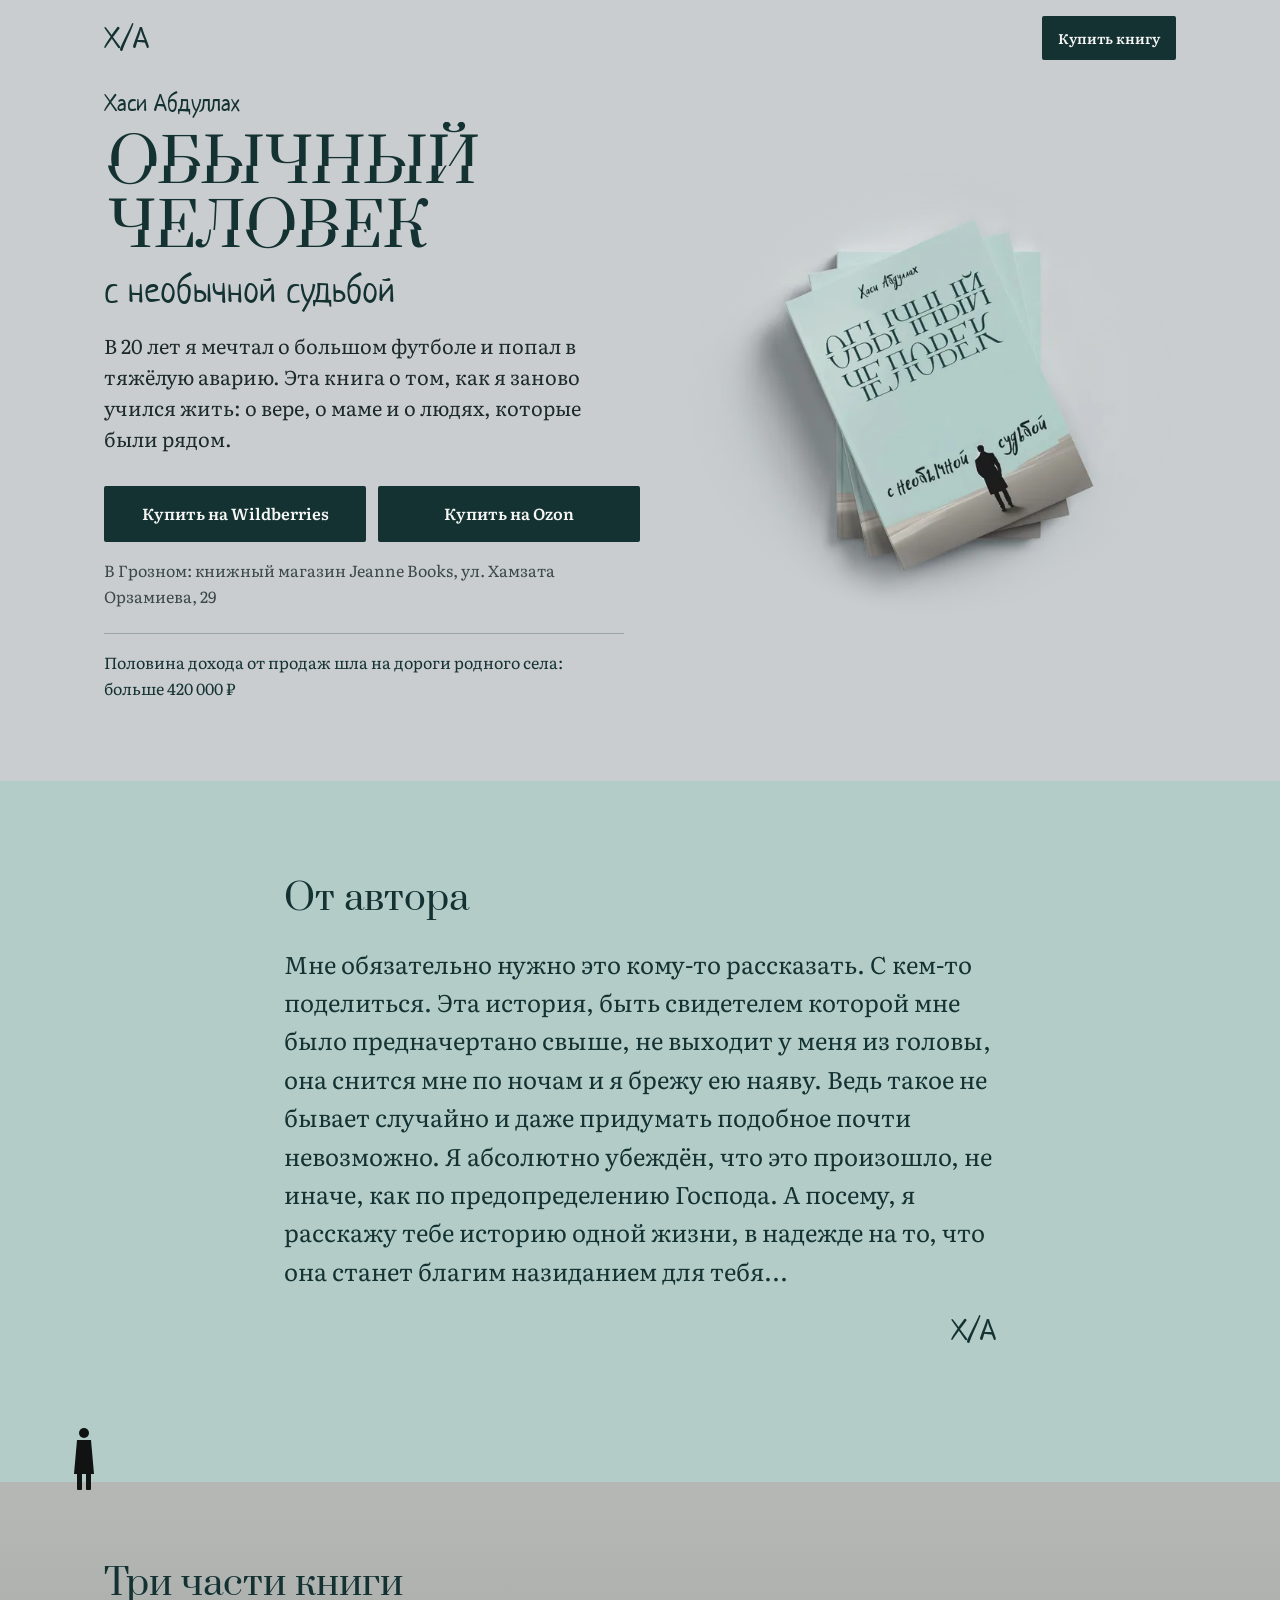
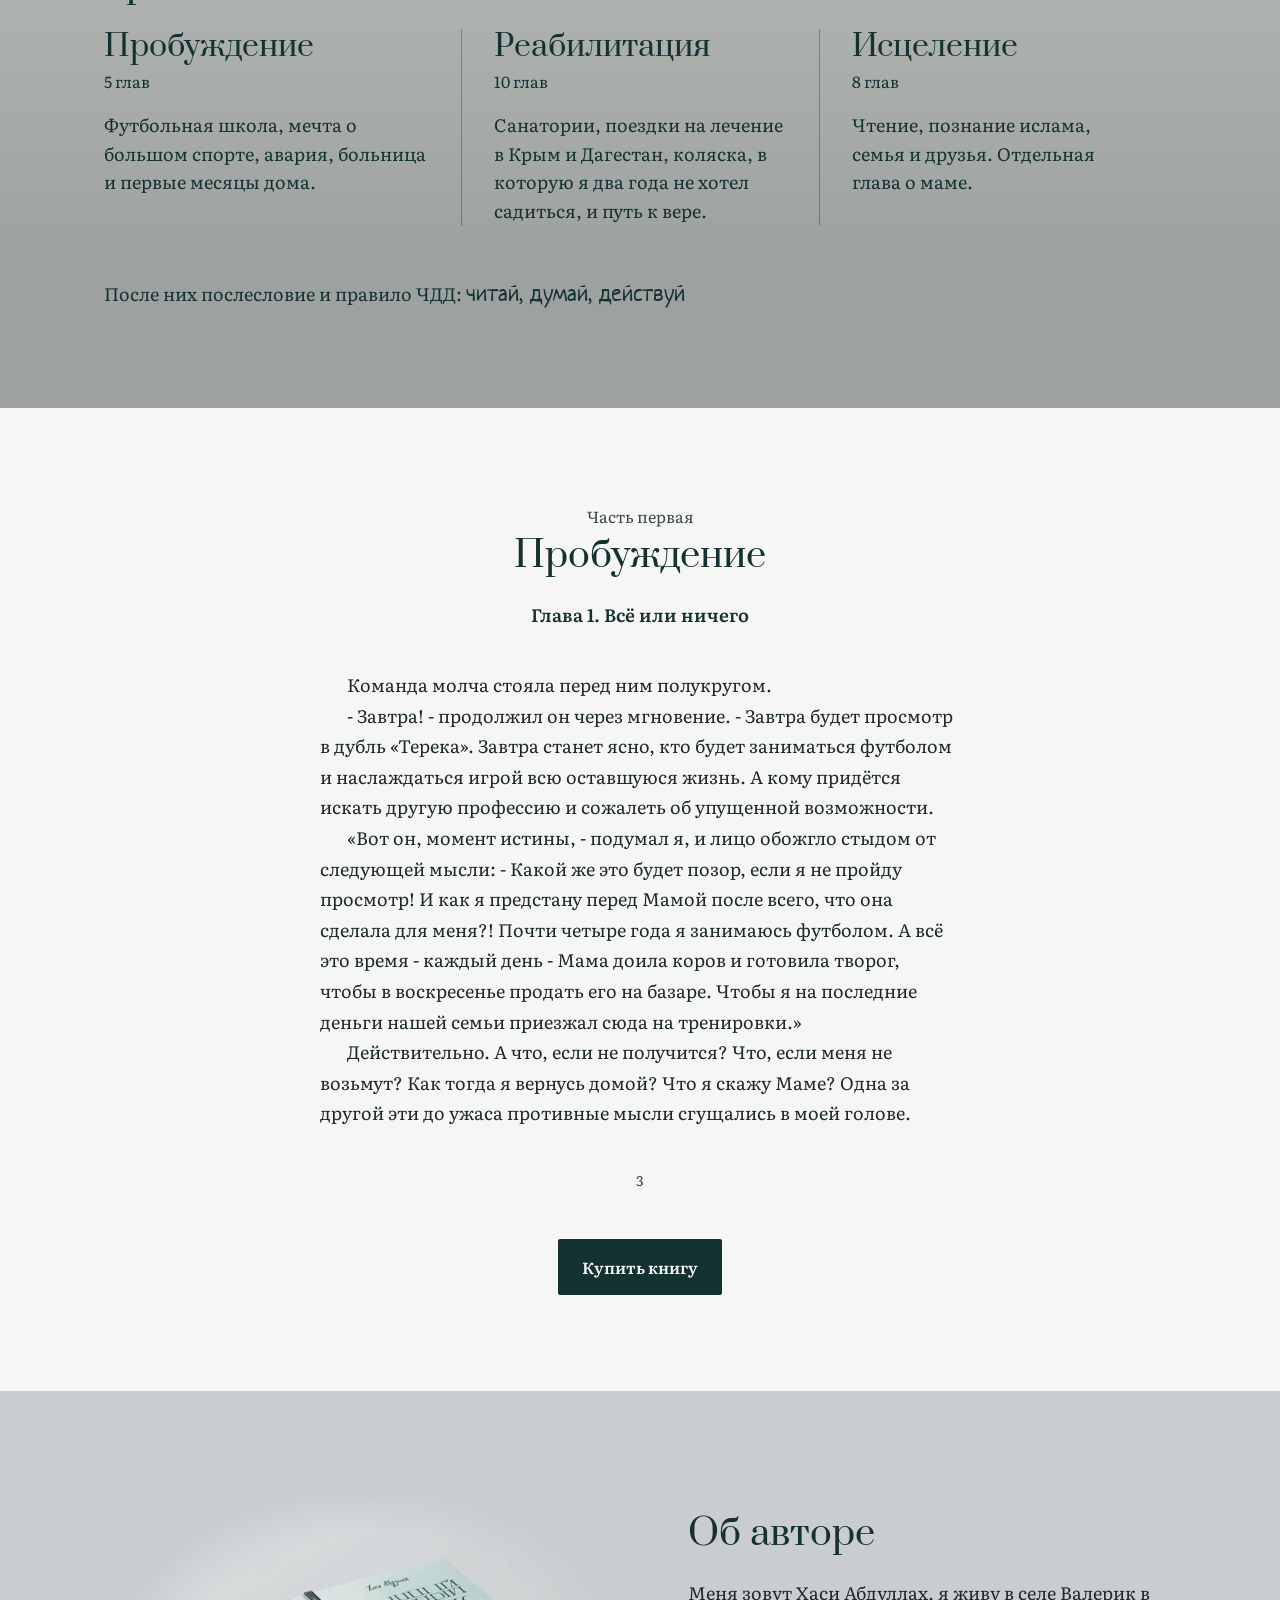
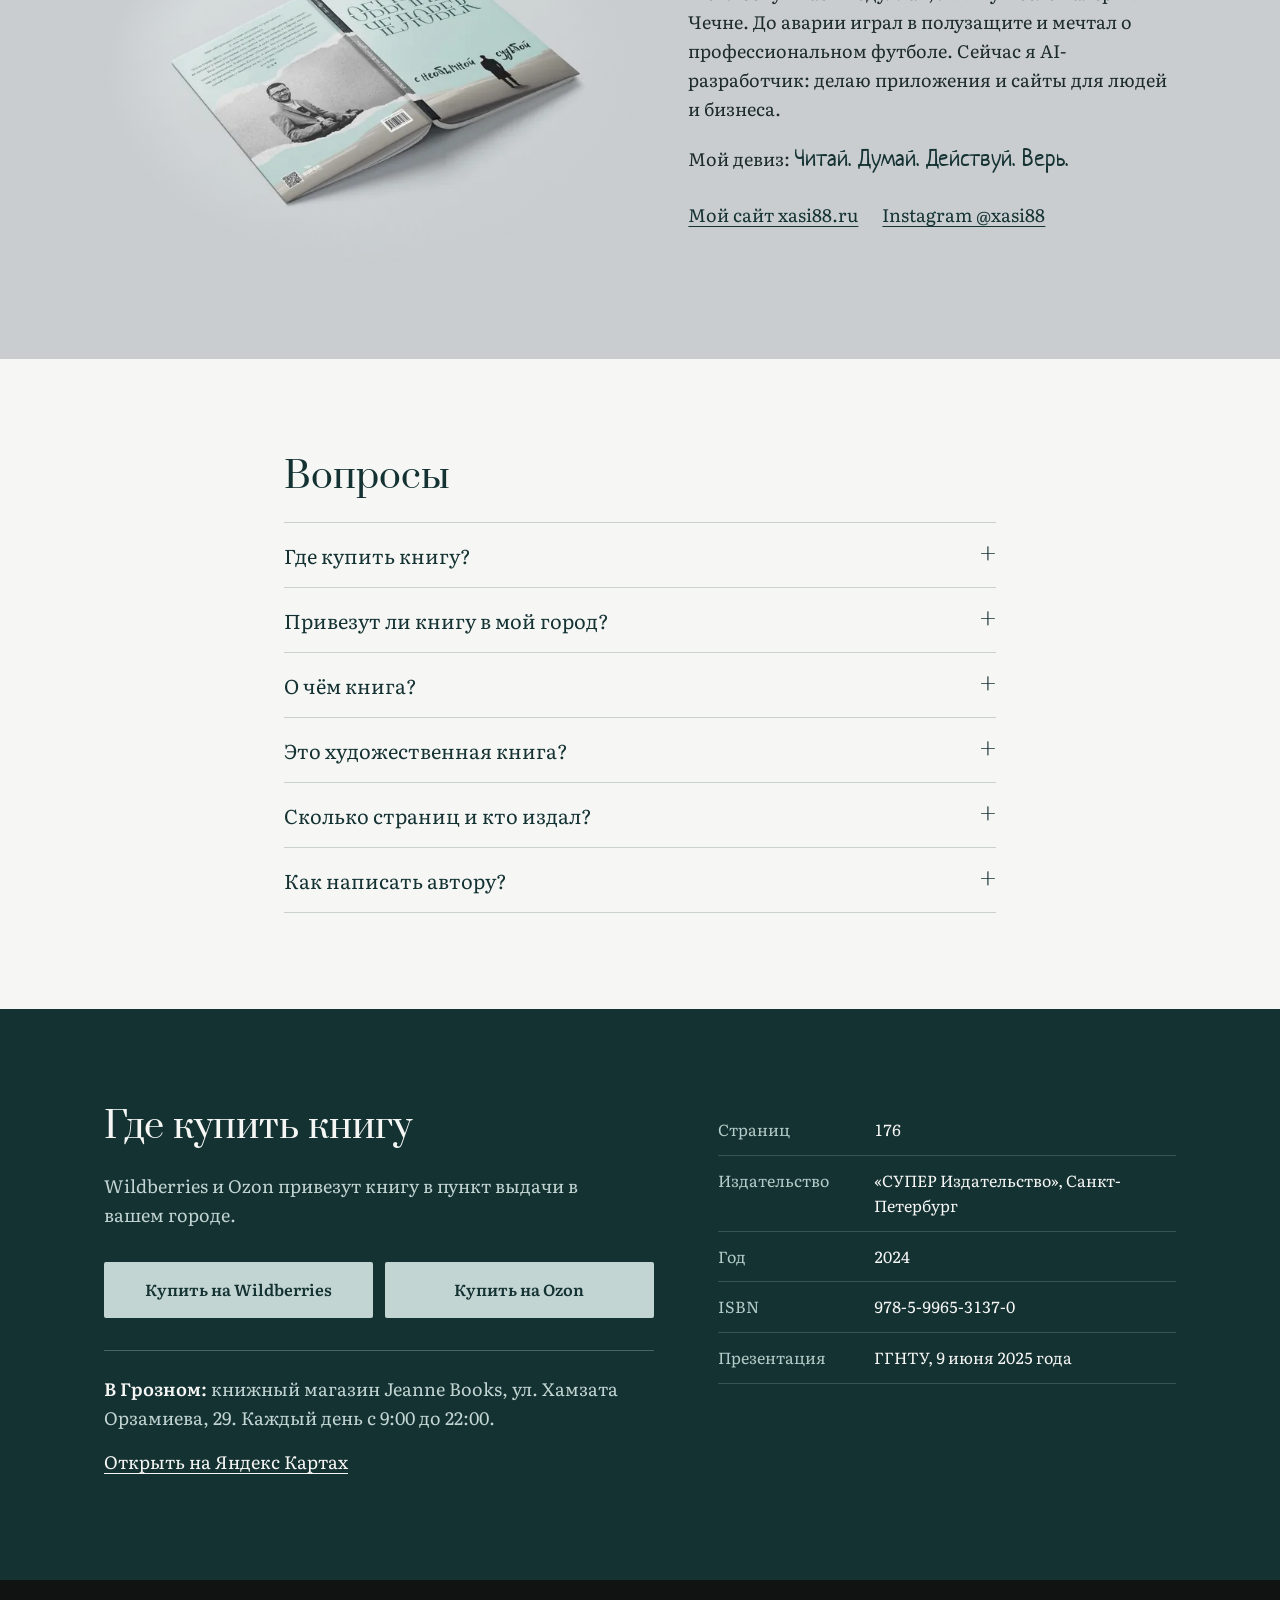
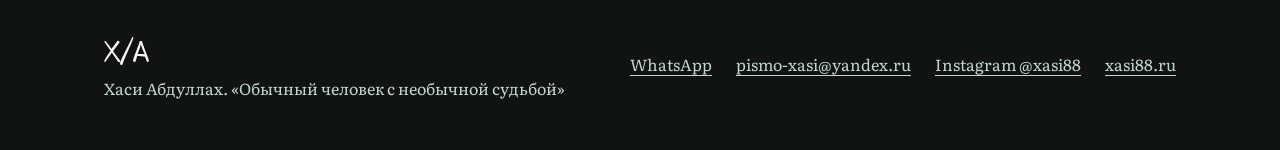
==== index.html @ cc0bbb2c "Первая выкладка: сайт книги «Обычный человек с необычной судьбой» Выложено скриптом выложить-сайт.py" ====
<!doctype html>
<html lang="ru">
<head>
<meta charset="utf-8">
<meta name="viewport" content="width=device-width, initial-scale=1, viewport-fit=cover">
<title>Обычный человек с необычной судьбой. Книга Хаси Абдуллаха</title>
<meta name="description" content="Автобиография Хаси Абдуллаха: футбол, авария, годы реабилитации и путь к вере. 176 страниц. Купить на Wildberries, Ozon и в Грозном.">
<meta name="robots" content="noindex">
<meta name="theme-color" content="#c9cdd0">
<link rel="canonical" href="https://kniga.xasi88.ru/">
<meta property="og:type" content="book">
<meta property="og:title" content="Обычный человек с необычной судьбой">
<meta property="og:description" content="Книга Хаси Абдуллаха о жизни после аварии: о вере, о маме и о людях, которые были рядом.">
<meta property="og:url" content="https://kniga.xasi88.ru/">
<meta property="og:image" content="https://kniga.xasi88.ru/img/og.jpg">
<meta property="og:image:width" content="1200">
<meta property="og:image:height" content="630">
<meta property="og:locale" content="ru_RU">
<link rel="icon" href="img/favicon.svg" type="image/svg+xml">
<link rel="apple-touch-icon" href="img/apple-touch-icon.png">
<link rel="preconnect" href="https://fonts.googleapis.com">
<link rel="preconnect" href="https://fonts.gstatic.com" crossorigin>
<link rel="stylesheet" href="https://fonts.googleapis.com/css2?family=Literata:opsz,wght@7..72,400;7..72,600&family=Neucha&family=Prata&display=swap">
<script>document.documentElement.className = 'js'</script>
<link rel="stylesheet" href="css/base.css?v=0530e015">
<link rel="stylesheet" href="css/site.css?v=0530e015">
<script type="application/ld+json">
{"@context":"https://schema.org","@type":"Book","name":"Обычный человек с необычной судьбой","author":{"@type":"Person","name":"Хаси Абдуллах","url":"https://xasi88.ru/"},"isbn":"9785996531370","numberOfPages":176,"inLanguage":"ru","datePublished":"2024","publisher":{"@type":"Organization","name":"СУПЕР Издательство"},"image":"https://kniga.xasi88.ru/img/og.jpg","url":"https://kniga.xasi88.ru/"}
</script>
</head>
<body>
<a class="skip" href="#main">К содержанию</a>

<header class="top wrap">
  <a class="top-name" href="https://xasi88.ru/" aria-label="Сайт автора xasi88.ru">X/A</a>
  <a class="btn btn-sm" href="#buy">Купить книгу</a>
</header>

<main id="main">
  <section class="hero wrap" aria-labelledby="title">
    <div class="hero-text">
      <p class="hand hero-author">Хаси Абдуллах</p>
      <h1 class="title" id="title">
        <span class="split"><span class="split-base">Обычный</span><span class="split-top" aria-hidden="true">Обычный</span></span>
        <span class="split"><span class="split-base">человек</span><span class="split-top" aria-hidden="true">человек</span></span>
        <span class="hand title-hand">с необычной судьбой</span>
      </h1>
      <p class="lead up">В 20 лет я мечтал о большом футболе и попал в тяжёлую аварию. Эта книга о том, как я заново учился жить: о вере, о маме и о людях, которые были рядом.</p>
      <div class="shops up">
        <a class="btn" href="https://www.wildberries.ru/catalog/523025129/detail.aspx" target="_blank" rel="noopener">Купить на Wildberries</a>
        <a class="btn" href="https://www.ozon.ru/product/knizhnyy-bestseller-obychnyy-chelovek-s-neobychnoy-sudboy-2720933523/" target="_blank" rel="noopener">Купить на Ozon</a>
      </div>
      <p class="store up">В Грозном: книжный магазин Jeanne Books, ул. Хамзата Орзамиева, 29</p>
      <p class="proof up">Половина дохода от продаж шла на дороги родного села: больше 420&nbsp;000&nbsp;₽</p>
    </div>
    <div class="hero-pic">
      <img src="img/stopka-1100.webp" srcset="img/stopka-640.webp 640w, img/stopka-1100.webp 1100w" sizes="(max-width: 860px) 92vw, 540px" width="1100" height="1002" alt="Три книги «Обычный человек с необычной судьбой» стопкой: мятная обложка, человек в пальто стоит у горизонта" fetchpriority="high">
    </div>
  </section>

  <div class="cover-scene">
    <section class="word" aria-labelledby="word-title">
      <div class="wrap narrow reveal">
        <h2 class="sec-title" id="word-title">От автора</h2>
        <blockquote class="word-text">
          <p>Мне обязательно нужно это кому-то рассказать. С кем-то поделиться. Эта история, быть свидетелем которой мне было предначертано свыше, не выходит у меня из головы, она снится мне по ночам и я брежу ею наяву. Ведь такое не бывает случайно и даже придумать подобное почти невозможно. Я абсолютно убеждён, что это произошло, не иначе, как по предопределению Господа. А посему, я расскажу тебе историю одной жизни, в надежде на то, что она станет благим назиданием для тебя...</p>
          <footer class="hand word-sign">X/A</footer>
        </blockquote>
      </div>
    </section>

    <div class="horizon" aria-hidden="true">
      <div class="walker-track">
        <svg class="walker" viewBox="0 0 24 64" width="24" height="64"><circle cx="12" cy="7" r="5"/><path d="M5 14h14l3 34H2z"/><rect x="5" y="46" width="5" height="18" rx="1"/><rect x="14" y="46" width="5" height="18" rx="1"/></svg>
      </div>
    </div>

    <section class="parts" aria-labelledby="parts-title">
      <div class="wrap">
        <h2 class="sec-title reveal" id="parts-title">Три части книги</h2>
        <ol class="parts-list">
          <li class="reveal">
            <h3>Пробуждение</h3>
            <p class="parts-count">5 глав</p>
            <p>Футбольная школа, мечта о большом спорте, авария, больница и первые месяцы дома.</p>
          </li>
          <li class="reveal">
            <h3>Реабилитация</h3>
            <p class="parts-count">10 глав</p>
            <p>Санатории, поездки на лечение в Крым и Дагестан, коляска, в которую я два года не хотел садиться, и путь к вере.</p>
          </li>
          <li class="reveal">
            <h3>Исцеление</h3>
            <p class="parts-count">8 глав</p>
            <p>Чтение, познание ислама, семья и друзья. Отдельная глава о маме.</p>
          </li>
        </ol>
        <p class="parts-after reveal">После них послесловие и правило ЧДД: <span class="hand">читай, думай, действуй</span></p>
      </div>
    </section>
  </div>

  <section class="page" aria-labelledby="page-title">
    <article class="sheet reveal">
      <p class="sheet-part">Часть первая</p>
      <h2 class="sheet-title" id="page-title">Пробуждение</h2>
      <p class="sheet-chapter">Глава 1. Всё или ничего</p>
      <div class="sheet-text">
        <p>Команда молча стояла перед ним полукругом.</p>
        <p>- Завтра! - продолжил он через мгновение. - Завтра будет просмотр в дубль «Терека». Завтра станет ясно, кто будет заниматься футболом и наслаждаться игрой всю оставшуюся жизнь. А кому придётся искать другую профессию и сожалеть об упущенной возможности.</p>
        <p>«Вот он, момент истины, - подумал я, и лицо обожгло стыдом от следующей мысли: - Какой же это будет позор, если я не пройду просмотр! И как я предстану перед Мамой после всего, что она сделала для меня?! Почти четыре года я занимаюсь футболом. А всё это время - каждый день - Мама доила коров и готовила творог, чтобы в воскресенье продать его на базаре. Чтобы я на последние деньги нашей семьи приезжал сюда на тренировки.»</p>
        <p>Действительно. А что, если не получится? Что, если меня не возьмут? Как тогда я вернусь домой? Что я скажу Маме? Одна за другой эти до ужаса противные мысли сгущались в моей голове.</p>
      </div>
      <p class="sheet-num" aria-hidden="true">3</p>
    </article>
    <div class="page-cta reveal">
      <a class="btn" href="#buy">Купить книгу</a>
    </div>
  </section>

  <section class="author wrap" aria-labelledby="author-title">
    <div class="author-pic reveal">
      <img src="img/superoblozhka-1200.webp" srcset="img/superoblozhka-700.webp 700w, img/superoblozhka-1200.webp 1200w" sizes="(max-width: 860px) 92vw, 560px" width="1200" height="840" loading="lazy" alt="Развёрнутая обложка книги: спереди название, сзади фото автора и текст от автора">
    </div>
    <div class="author-text reveal">
      <h2 class="sec-title" id="author-title">Об авторе</h2>
      <p>Меня зовут Хаси Абдуллах, я живу в селе Валерик в Чечне. До аварии играл в полузащите и мечтал о профессиональном футболе. Сейчас я AI-разработчик: делаю приложения и сайты для людей и бизнеса.</p>
      <p class="motto">Мой девиз: <span class="hand">Читай. Думай. Действуй. Верь.</span></p>
      <p class="links"><a href="https://xasi88.ru/" target="_blank" rel="noopener">Мой сайт xasi88.ru</a><a href="https://www.instagram.com/xasi88/" target="_blank" rel="noopener">Instagram @xasi88</a></p>
    </div>
  </section>

  <section class="faq" aria-labelledby="faq-title">
    <div class="wrap narrow">
      <h2 class="sec-title reveal" id="faq-title">Вопросы</h2>
      <div class="faq-list reveal">
        <details><summary>Где купить книгу?</summary><p>На Wildberries и Ozon с доставкой по России. В Грозном: в книжном магазине Jeanne Books, ул. Хамзата Орзамиева, 29.</p></details>
        <details><summary>Привезут ли книгу в мой город?</summary><p>Wildberries и Ozon привозят заказы в пункты выдачи по всей России. Срок и цену доставки покажет карточка книги в магазине.</p></details>
        <details><summary>О чём книга?</summary><p>Это моя история: футбол, авария, годы реабилитации и путь к вере. В книге три части: «Пробуждение», «Реабилитация» и «Исцеление».</p></details>
        <details><summary>Это художественная книга?</summary><p>Это автобиография: я рассказываю историю своей жизни.</p></details>
        <details><summary>Сколько страниц и кто издал?</summary><p>176 страниц. «СУПЕР Издательство», Санкт-Петербург, 2024.</p></details>
        <details><summary>Как написать автору?</summary><p>В WhatsApp, на почту или в Instagram. Ссылки внизу страницы.</p></details>
      </div>
    </div>
  </section>

  <section class="buy" id="buy" aria-labelledby="buy-title">
    <div class="wrap buy-grid">
      <div class="reveal">
        <h2 class="sec-title" id="buy-title">Где купить книгу</h2>
        <p class="buy-note">Wildberries и Ozon привезут книгу в пункт выдачи в вашем городе.</p>
        <div class="shops">
          <a class="btn btn-light" href="https://www.wildberries.ru/catalog/523025129/detail.aspx" target="_blank" rel="noopener">Купить на Wildberries</a>
          <a class="btn btn-light" href="https://www.ozon.ru/product/knizhnyy-bestseller-obychnyy-chelovek-s-neobychnoy-sudboy-2720933523/" target="_blank" rel="noopener">Купить на Ozon</a>
        </div>
        <div class="store-box">
          <p><b>В Грозном:</b> книжный магазин Jeanne Books, ул. Хамзата Орзамиева, 29. Каждый день с 9:00 до 22:00.</p>
          <a class="link-arrow" href="https://yandex.ru/maps/?text=Jeanne%20Books%20%D0%93%D1%80%D0%BE%D0%B7%D0%BD%D1%8B%D0%B9%20%D0%9E%D1%80%D0%B7%D0%B0%D0%BC%D0%B8%D0%B5%D0%B2%D0%B0%2029" target="_blank" rel="noopener">Открыть на Яндекс Картах</a>
        </div>
      </div>
      <dl class="facts reveal">
        <div><dt>Страниц</dt><dd>176</dd></div>
        <div><dt>Издательство</dt><dd>«СУПЕР Издательство», Санкт-Петербург</dd></div>
        <div><dt>Год</dt><dd>2024</dd></div>
        <div><dt>ISBN</dt><dd>978-5-9965-3137-0</dd></div>
        <div><dt>Презентация</dt><dd>ГГНТУ, 9 июня 2025 года</dd></div>
      </dl>
    </div>
  </section>
</main>

<footer class="foot">
  <div class="wrap foot-grid">
    <div>
      <p class="hand foot-mark">X/A</p>
      <p>Хаси Абдуллах. «Обычный человек с необычной судьбой»</p>
    </div>
    <nav class="foot-links" aria-label="Написать автору">
      <a href="https://wa.me/79659696053" target="_blank" rel="noopener">WhatsApp</a>
      <a href="mailto:pismo-xasi@yandex.ru">pismo-xasi@yandex.ru</a>
      <a href="https://www.instagram.com/xasi88/" target="_blank" rel="noopener">Instagram @xasi88</a>
      <a href="https://xasi88.ru/" target="_blank" rel="noopener">xasi88.ru</a>
    </nav>
  </div>
</footer>

<a class="dock btn" href="#buy" aria-hidden="true" tabindex="-1">Купить книгу</a>
<script src="js/site.js?v=0530e015" defer></script>
</body>
</html>
---- css/base.css ----
/* Цвета и шрифты сайта книги. Только отсюда: docs/Брендбук Книга.md */
:root {
  --mist: #c9cdd0;
  --mint: #b3ccc8;
  --mint-2: #c2d5d2;
  --sand: #9da2a0;
  --sand-2: #b4b7b4;
  --paper: #f6f7f5;
  --ink: #153233;
  --ink-2: #24484a;
  --night: #111312;
  --text: #1d2a2a;
  --muted: #3c4948;

  --f-title: 'Prata', Georgia, serif;
  --f-hand: 'Neucha', 'Segoe Print', cursive;
  --f-text: 'Literata', Georgia, serif;

  --ease: cubic-bezier(0.22, 1, 0.36, 1);
  --wrap: 1120px;
  --gut: 24px;
}

*, *::before, *::after { box-sizing: border-box; }
html { -webkit-text-size-adjust: 100%; scroll-behavior: smooth; }
body {
  margin: 0;
  background: var(--mist);
  color: var(--text);
  font: 400 18px/1.6 var(--f-text);
  -webkit-font-smoothing: antialiased;
}
img { display: block; max-width: 100%; height: auto; }
a { color: inherit; }
h1, h2, h3 { margin: 0; font-weight: 400; text-wrap: balance; }
p { margin: 0; text-wrap: pretty; }

@media (prefers-reduced-motion: reduce) {
  html { scroll-behavior: auto; }
}
---- css/site.css ----
/* Страница книги. Цвета и шрифты: css/base.css */
.wrap { width: 100%; max-width: var(--wrap); margin: 0 auto; padding: 0 var(--gut); }
.narrow { max-width: 760px; }
.hand { font-family: var(--f-hand); }

.skip { position: absolute; left: 16px; top: -64px; z-index: 30; padding: 12px 16px; background: var(--ink); color: var(--paper); border-radius: 2px; }
.skip:focus { top: 16px; }

/* Кнопки */
.btn {
  display: inline-flex; align-items: center; justify-content: center;
  min-height: 56px; padding: 0 24px; border-radius: 2px;
  background: var(--ink); color: var(--paper);
  font: 600 16px/1.2 var(--f-text); text-decoration: none; text-align: center;
  transition: background-color .25s var(--ease), transform .25s var(--ease);
}
.btn:hover { background: var(--ink-2); transform: translateY(-1px); }
.btn:active { transform: scale(0.98); }
.btn:focus-visible, a:focus-visible, summary:focus-visible { outline: 2px solid var(--ink); outline-offset: 4px; }
.btn-sm { min-height: 44px; padding: 0 16px; font-size: 14px; }
.btn-light { background: var(--mint-2); color: var(--ink); }
.btn-light:hover { background: var(--paper); }
.buy .btn:focus-visible, .buy a:focus-visible, .foot a:focus-visible { outline-color: var(--mint-2); }

/* Шапка */
.top { display: flex; align-items: center; justify-content: space-between; gap: 16px; padding-top: 16px; padding-bottom: 16px; }
.top-name { display: inline-flex; align-items: center; min-height: 44px; font: 400 30px/1 var(--f-hand); color: var(--ink); text-decoration: none; }

/* Первый экран */
.hero { display: grid; grid-template-columns: 1.1fr 1fr; gap: 48px; align-items: center; padding-top: 8px; padding-bottom: 80px; }
.hero-author { font-size: 24px; color: var(--ink); margin-bottom: 12px; }
.title { font-family: var(--f-title); color: var(--ink); font-size: 60px; line-height: 1; text-transform: uppercase; }
.split { position: relative; display: block; }
.split-base { display: block; clip-path: inset(52% -0.2em -0.2em -0.2em); }
.split-top {
  position: absolute; inset: 0;
  clip-path: inset(-0.2em -0.2em 48% -0.2em);
  transform: translateX(0.07em);
  animation: split 0.9s var(--ease) 0.35s both;
}
.split + .split { margin-top: 4px; }
.title-hand { display: block; margin-top: 12px; font-size: 36px; line-height: 1.1; text-transform: none; }
@keyframes split { from { transform: translateX(0); } }
.lead { max-width: 520px; margin-top: 20px; font-size: 20px; line-height: 1.55; color: var(--text); }
.shops { display: flex; flex-wrap: wrap; gap: 12px; margin-top: 32px; }
.shops .btn { flex: 1 1 220px; }
.store { margin-top: 16px; font-size: 16px; color: var(--muted); }
.proof { margin-top: 24px; padding-top: 16px; border-top: 1px solid rgba(21, 50, 51, 0.25); font-size: 16px; color: var(--ink); max-width: 520px; }
.hero-pic img {
  width: 100%; max-width: 560px; margin-left: auto;
  -webkit-mask-image: radial-gradient(closest-side, #000 72%, transparent 100%);
  mask-image: radial-gradient(closest-side, #000 72%, transparent 100%);
}

/* Появление первого экрана */
.up { animation: up 0.7s var(--ease) both; }
.lead.up { animation-delay: 0.5s; }
.shops.up { animation-delay: 0.56s; }
.store.up { animation-delay: 0.62s; }
.proof.up { animation-delay: 0.68s; }
@keyframes up { from { opacity: 0; transform: translateY(16px); } }

/* Сцена обложки: небо, горизонт, земля */
.word { background: var(--mint); padding: 96px 0 64px; }
.sec-title { font: 400 36px/1.2 var(--f-title); color: var(--ink); margin-bottom: 24px; }
.word-text { margin: 0; }
.word-text p { font-size: 24px; line-height: 1.6; color: var(--ink); }
.word-sign { margin-top: 16px; font-size: 30px; color: var(--ink); text-align: right; }

.horizon { position: relative; height: 96px; overflow: hidden; overflow: clip; background: linear-gradient(var(--mint) 0, var(--mint) 64px, var(--sand-2) 64px); }
.walker-track { position: absolute; inset: 0; transform: translateX(calc(-100% + 120px)); }
.walker { position: absolute; right: 24px; top: 8px; fill: var(--night); }
@supports (animation-timeline: view()) {
  .walker-track { animation: walk linear both; animation-timeline: view(); animation-range: entry 40% exit 10%; }
  @keyframes walk { from { transform: translateX(calc(-100% + 120px)); } to { transform: translateX(0); } }
}

.parts { background: linear-gradient(var(--sand-2), var(--sand) 70%); padding: 48px 0 96px; }
.parts-list { list-style: none; margin: 0; padding: 0; display: grid; grid-template-columns: repeat(3, 1fr); }
.parts-list li { padding: 0 32px; border-left: 1px solid rgba(21, 50, 51, 0.35); }
.parts-list li:first-child { padding-left: 0; border-left: 0; }
.parts-list h3 { font: 400 30px/1.2 var(--f-title); color: var(--ink); }
.parts-count { margin: 4px 0 16px; font-size: 16px; color: var(--ink); }
.parts-list p { color: var(--ink); }
.parts-after { margin-top: 48px; font-size: 18px; color: var(--ink); }
.parts-after .hand { font-size: 24px; }

/* Первая страница книги */
.page { background: var(--paper); padding: 96px var(--gut); }
.sheet { max-width: 640px; margin: 0 auto; }
.sheet-part { text-align: center; font-size: 16px; color: var(--muted); }
.sheet-title { text-align: center; font: 400 36px/1.2 var(--f-title); color: var(--ink); margin-top: 4px; }
.sheet-chapter { text-align: center; margin: 24px 0 40px; font-size: 18px; font-weight: 600; color: var(--ink); }
.sheet-text p { text-indent: 1.5em; line-height: 1.7; }
.sheet-num { margin-top: 40px; text-align: center; font-size: 14px; color: var(--muted); }
.page-cta { display: flex; justify-content: center; margin-top: 48px; }

/* Об авторе */
.author { display: grid; grid-template-columns: 1.1fr 1fr; gap: 48px; align-items: center; padding-top: 96px; padding-bottom: 96px; }
.author-pic img {
  -webkit-mask-image: radial-gradient(closest-side, #000 74%, transparent 100%);
  mask-image: radial-gradient(closest-side, #000 74%, transparent 100%);
}
.author-text p + p { margin-top: 16px; }
.motto .hand { font-size: 24px; color: var(--ink); }
.links { display: flex; flex-wrap: wrap; gap: 8px 24px; }
.links a, .foot-links a { display: inline-flex; align-items: center; min-height: 44px; color: var(--ink); text-underline-offset: 4px; }

/* Вопросы */
.faq { background: var(--paper); padding: 96px 0; }
.faq-list details { border-top: 1px solid rgba(21, 50, 51, 0.2); }
.faq-list details:last-child { border-bottom: 1px solid rgba(21, 50, 51, 0.2); }
.faq-list summary {
  display: flex; align-items: center; justify-content: space-between; gap: 16px;
  min-height: 64px; padding: 12px 0; cursor: pointer; list-style: none;
  font-size: 20px; color: var(--ink);
}
.faq-list summary::-webkit-details-marker { display: none; }
.faq-list summary::after { content: '+'; font: 400 30px/1 var(--f-title); transition: transform .3s var(--ease); }
.faq-list details[open] summary::after { transform: rotate(45deg); }
.faq-list details p { padding: 0 0 24px; max-width: 640px; }

/* Где купить */
.buy { background: var(--ink); color: var(--mint-2); padding: 96px 0; }
.buy .sec-title { color: var(--paper); }
.buy-grid { display: grid; grid-template-columns: 1.2fr 1fr; gap: 64px; align-items: start; }
.buy-note { font-size: 18px; }
.store-box { margin-top: 32px; padding-top: 24px; border-top: 1px solid rgba(194, 213, 210, 0.3); }
.store-box b { color: var(--paper); font-weight: 600; }
.link-arrow { display: inline-flex; align-items: center; min-height: 44px; margin-top: 8px; color: var(--paper); text-underline-offset: 4px; }
.facts { margin: 0; }
.facts div { display: grid; grid-template-columns: 140px 1fr; gap: 16px; padding: 12px 0; border-bottom: 1px solid rgba(194, 213, 210, 0.2); }
.facts dt { font-size: 16px; color: var(--mint); }
.facts dd { margin: 0; font-size: 16px; color: var(--paper); font-variant-numeric: tabular-nums; }

/* Подвал */
.foot { background: var(--night); color: var(--mint-2); padding: 48px 0 calc(48px + env(safe-area-inset-bottom)); font-size: 16px; }
.foot-grid { display: flex; flex-wrap: wrap; justify-content: space-between; gap: 24px; }
.foot-mark { font-size: 30px; color: var(--paper); }
.foot-links { display: flex; flex-wrap: wrap; gap: 0 24px; }
.foot-links a { color: var(--mint-2); }

/* Кнопка внизу экрана на телефоне */
.dock {
  position: fixed; left: 16px; right: 16px; bottom: calc(16px + env(safe-area-inset-bottom)); z-index: 20;
  opacity: 0; transform: translateY(24px); pointer-events: none;
  transition: opacity .3s var(--ease), transform .5s var(--ease), background-color .25s var(--ease);
}
.dock.on { opacity: 1; transform: none; pointer-events: auto; }
@media (min-width: 861px) { .dock { display: none; } }

/* Появление разделов при прокрутке */
.js .reveal { opacity: 0; transform: translateY(32px); transition: opacity .7s var(--ease), transform .7s var(--ease); }
.js .reveal.seen { opacity: 1; transform: none; }

@media (max-width: 860px) {
  :root { --gut: 16px; }
  body { font-size: 17px; }
  .hero { grid-template-columns: 1fr; gap: 8px; padding-top: 0; padding-bottom: 64px; }
  .hero-pic { order: -1; }
  .hero-pic img { max-width: 240px; margin: 0 auto; }
  .hero-author { font-size: 20px; margin-bottom: 8px; }
  .title { font-size: 48px; }
  .title-hand { font-size: 36px; margin-top: 12px; }
  .lead { font-size: 18px; margin-top: 16px; }
  .shops { margin-top: 24px; }
  .shops .btn { flex-basis: 100%; }
  .word { padding: 64px 0 48px; }
  .sec-title { font-size: 30px; }
  .word-text p { font-size: 20px; }
  .parts { padding: 32px 0 64px; }
  .parts-list { grid-template-columns: 1fr; gap: 32px; }
  .parts-list li { padding: 0 0 0 16px; border-left: 1px solid rgba(21, 50, 51, 0.35); }
  .parts-list li:first-child { padding-left: 16px; border-left: 1px solid rgba(21, 50, 51, 0.35); }
  .parts-list h3 { font-size: 24px; }
  .page { padding: 64px var(--gut); }
  .author { grid-template-columns: 1fr; gap: 24px; padding-top: 64px; padding-bottom: 64px; }
  .faq { padding: 64px 0; }
  .faq-list summary { font-size: 18px; }
  .buy { padding: 64px 0 96px; }
  .buy-grid { grid-template-columns: 1fr; gap: 40px; }
  .facts div { grid-template-columns: 112px 1fr; }
  .foot { padding-bottom: calc(96px + env(safe-area-inset-bottom)); }
}

@media (prefers-reduced-motion: reduce) {
  .split-top { animation: none; }
  .up { animation-name: fade; }
  @keyframes fade { from { opacity: 0; } }
  .js .reveal { transform: none; }
  .walker-track { animation: none; transform: translateX(calc(-50% + 60px)); }
  .btn, .dock { transition: opacity .3s, background-color .25s; }
  .btn:hover, .btn:active { transform: none; }
}

/* Страница 404 */
.lost { padding-top: 96px; padding-bottom: 96px; }
.lost-cta { margin-top: 32px; }
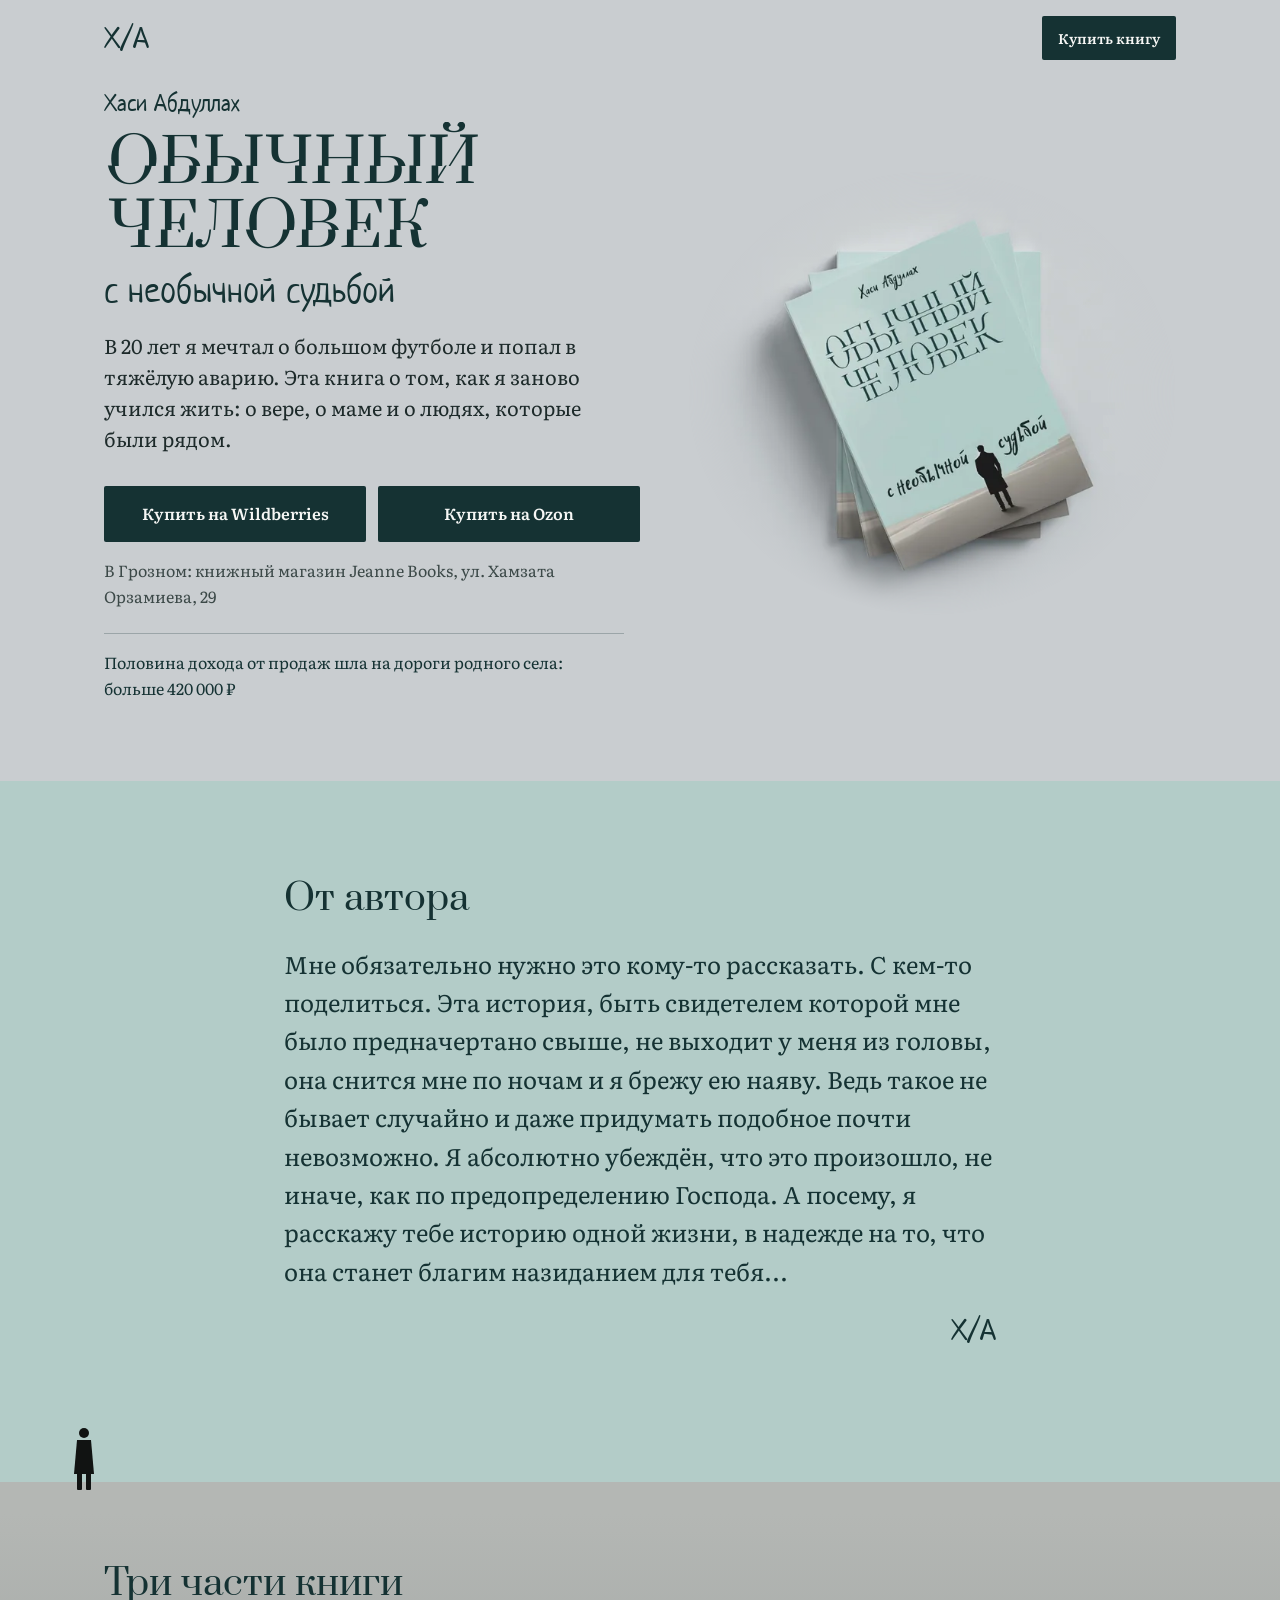
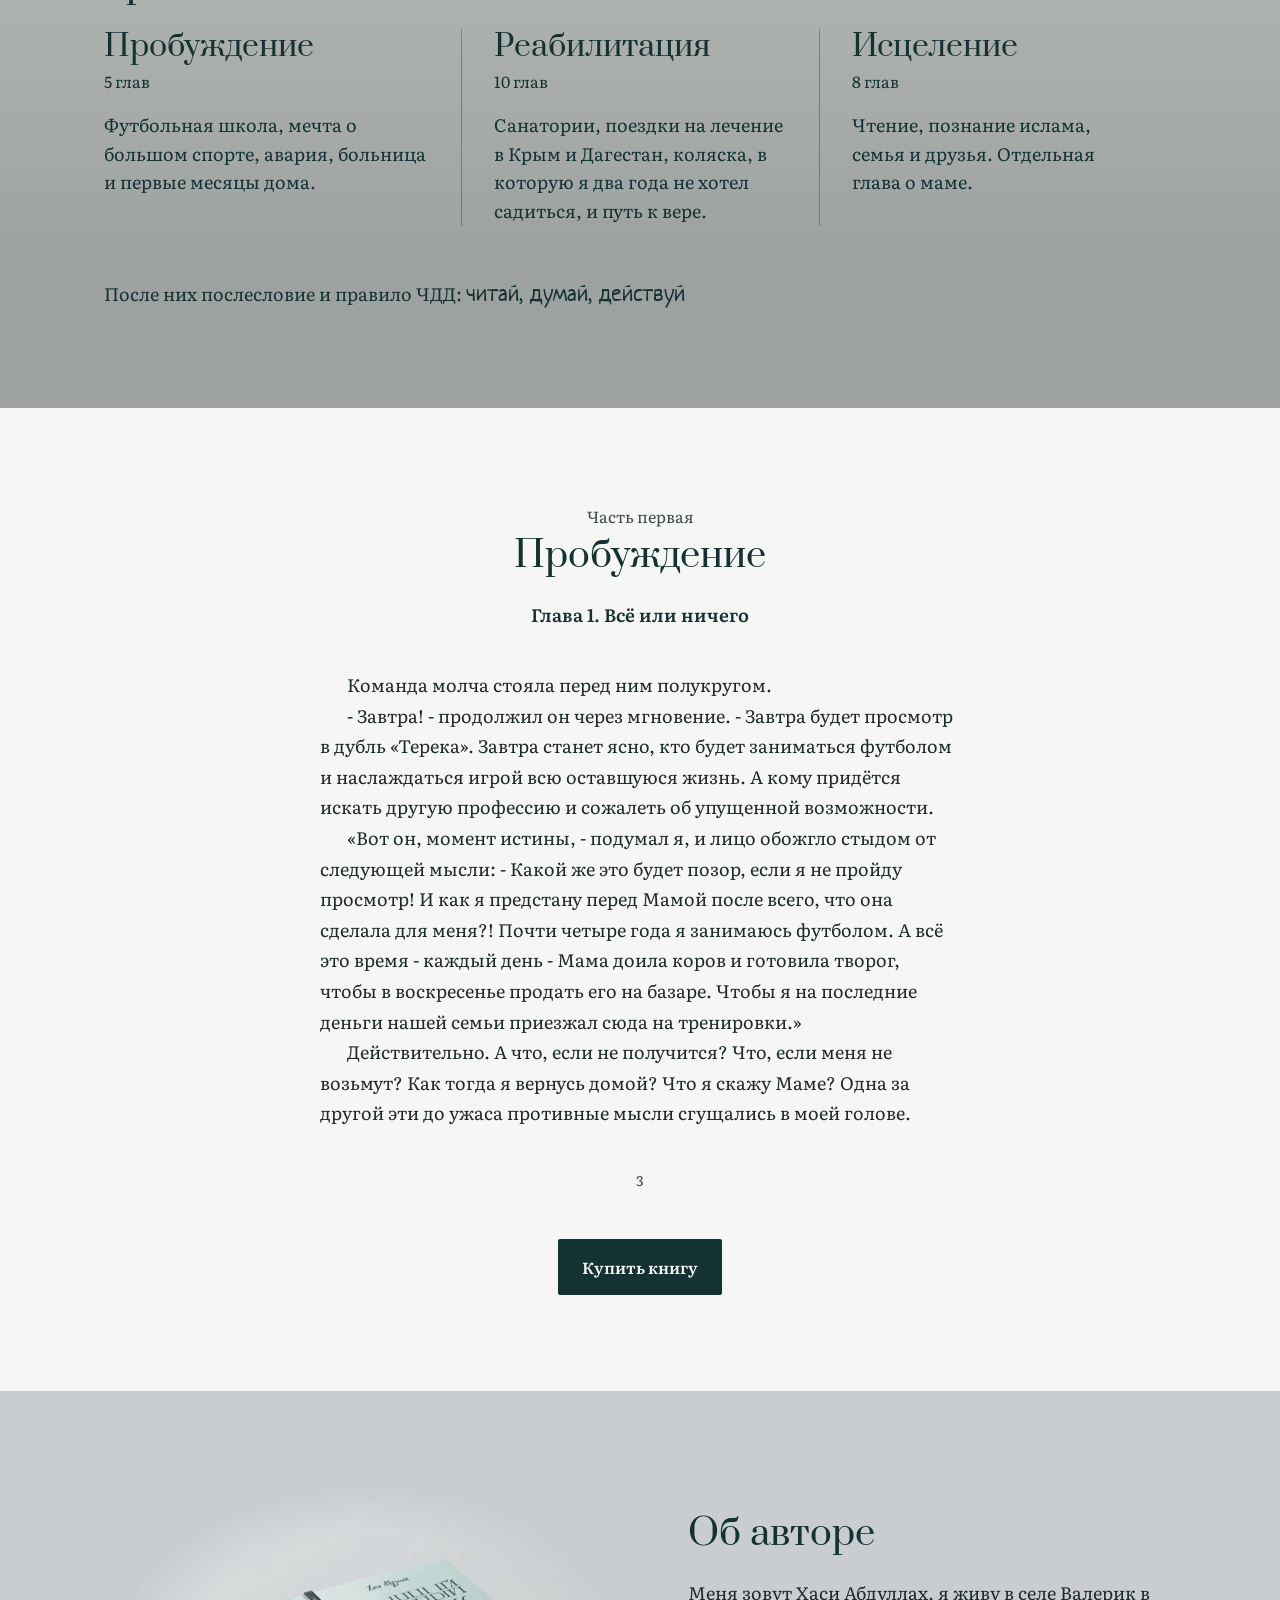
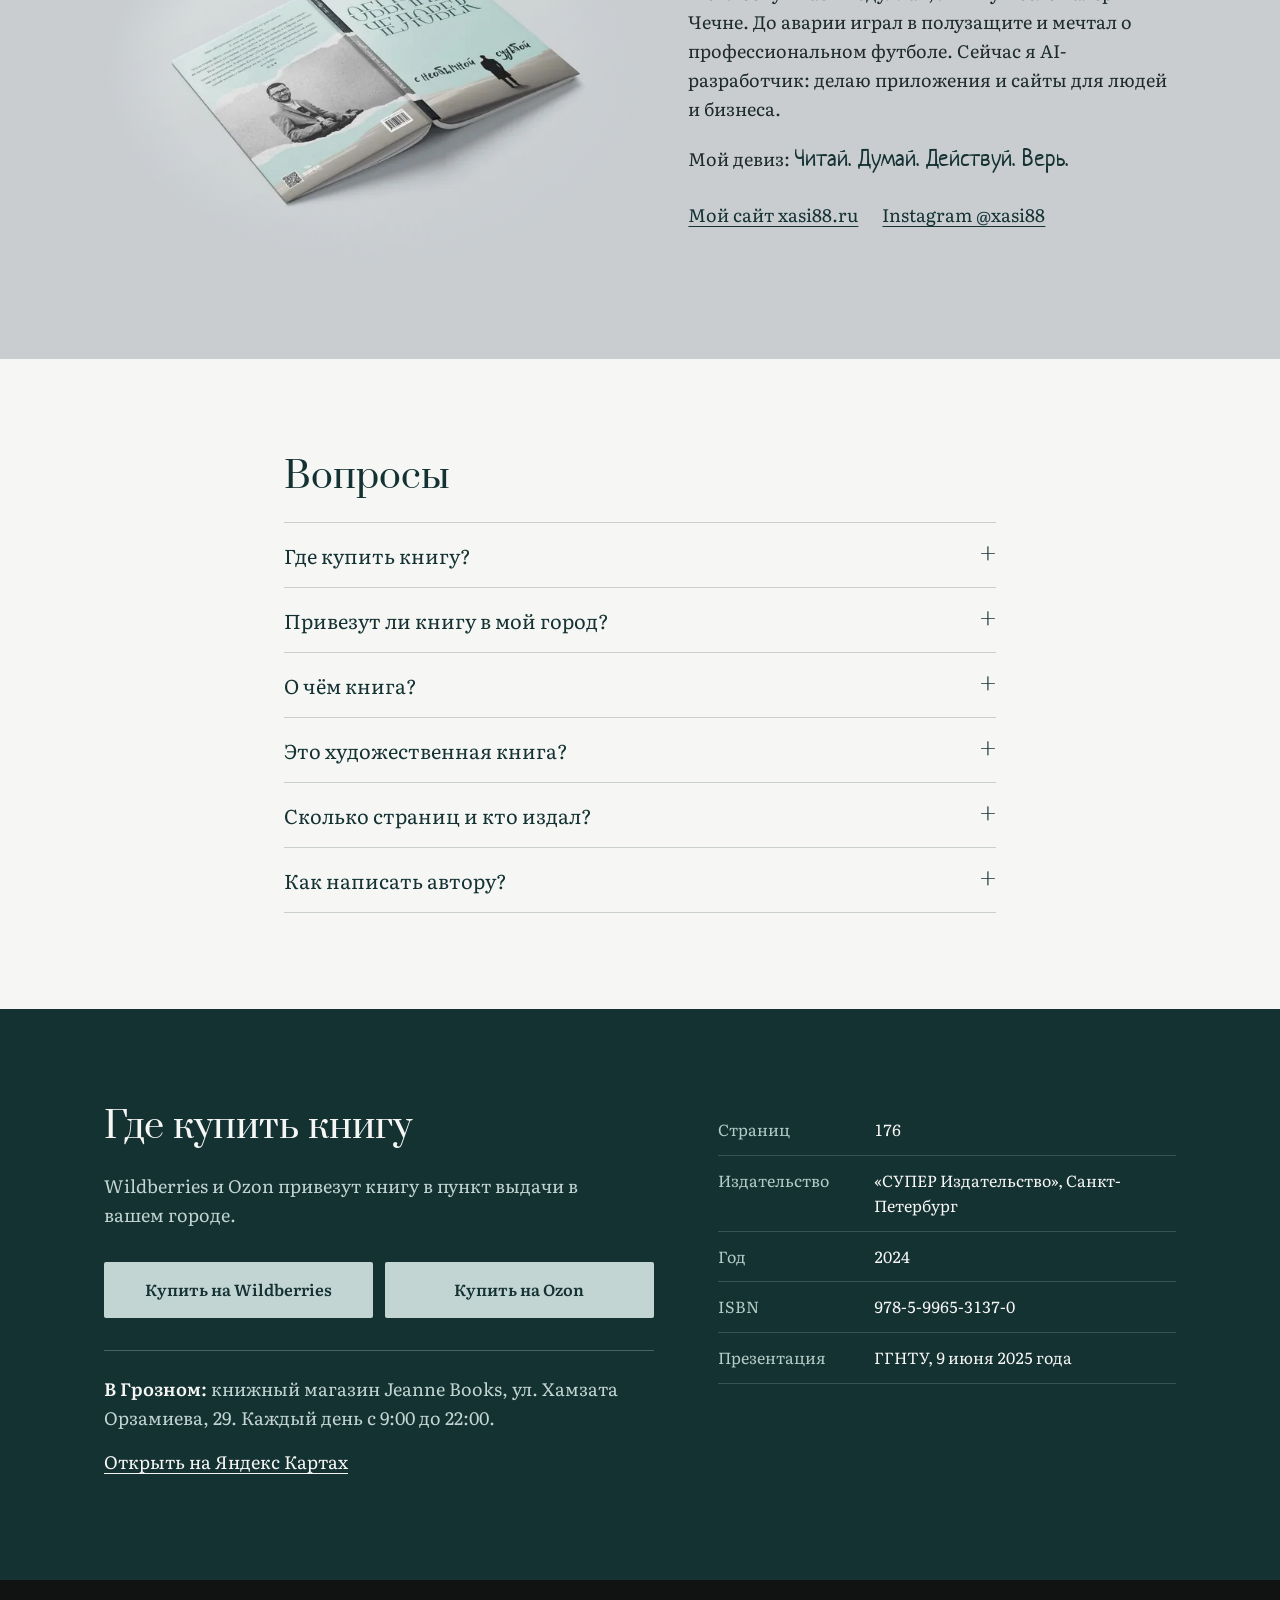
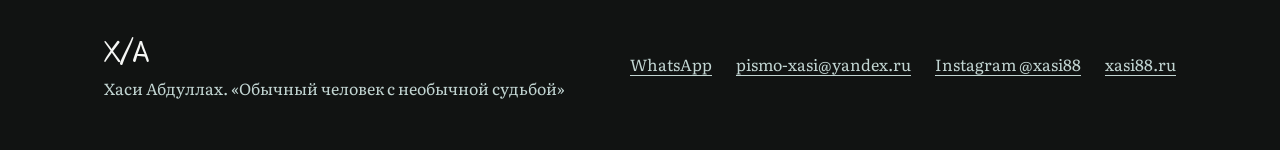
==== commit 524627cb: "Сайт быстрее на телефоне: свои шрифты, картинка нужного размера Выложено скриптом выложить-сайт.py" ====
--- a/index.html
+++ b/index.html
@@ -5,8 +5,9 @@
 <meta name="viewport" content="width=device-width, initial-scale=1, viewport-fit=cover">
 <title>Обычный человек с необычной судьбой. Книга Хаси Абдуллаха</title>
 <meta name="description" content="Автобиография Хаси Абдуллаха: футбол, авария, годы реабилитации и путь к вере. 176 страниц. Купить на Wildberries, Ozon и в Грозном.">
-<meta name="robots" content="noindex">
 <meta name="theme-color" content="#c9cdd0">
+<meta name="yandex-verification" content="120608e0128fa19f">
+<meta name="google-site-verification" content="O4SKjWuv1dWpghVZuRSJafLESS3zqdYxtR6bQ1JqKuU">
 <link rel="canonical" href="https://kniga.xasi88.ru/">
 <meta property="og:type" content="book">
 <meta property="og:title" content="Обычный человек с необычной судьбой">
@@ -18,12 +19,12 @@
 <meta property="og:locale" content="ru_RU">
 <link rel="icon" href="img/favicon.svg" type="image/svg+xml">
 <link rel="apple-touch-icon" href="img/apple-touch-icon.png">
-<link rel="preconnect" href="https://fonts.googleapis.com">
-<link rel="preconnect" href="https://fonts.gstatic.com" crossorigin>
-<link rel="stylesheet" href="https://fonts.googleapis.com/css2?family=Literata:opsz,wght@7..72,400;7..72,600&family=Neucha&family=Prata&display=swap">
+<link rel="preload" href="fonts/prata.woff2" as="font" type="font/woff2" crossorigin>
+<link rel="preload" href="fonts/literata.woff2" as="font" type="font/woff2" crossorigin>
+<link rel="preload" href="fonts/neucha.woff2" as="font" type="font/woff2" crossorigin>
 <script>document.documentElement.className = 'js'</script>
-<link rel="stylesheet" href="css/base.css?v=0530e015">
-<link rel="stylesheet" href="css/site.css?v=0530e015">
+<link rel="stylesheet" href="css/base.css?v=6f28148c">
+<link rel="stylesheet" href="css/site.css?v=6f28148c">
 <script type="application/ld+json">
 {"@context":"https://schema.org","@type":"Book","name":"Обычный человек с необычной судьбой","author":{"@type":"Person","name":"Хаси Абдуллах","url":"https://xasi88.ru/"},"isbn":"9785996531370","numberOfPages":176,"inLanguage":"ru","datePublished":"2024","publisher":{"@type":"Organization","name":"СУПЕР Издательство"},"image":"https://kniga.xasi88.ru/img/og.jpg","url":"https://kniga.xasi88.ru/"}
 </script>
@@ -41,8 +42,8 @@
     <div class="hero-text">
       <p class="hand hero-author">Хаси Абдуллах</p>
       <h1 class="title" id="title">
-        <span class="split"><span class="split-base">Обычный</span><span class="split-top" aria-hidden="true">Обычный</span></span>
-        <span class="split"><span class="split-base">человек</span><span class="split-top" aria-hidden="true">человек</span></span>
+        <span class="split" data-text="Обычный"><span class="split-base">Обычный</span></span>
+        <span class="split" data-text="человек"><span class="split-base">человек</span></span>
         <span class="hand title-hand">с необычной судьбой</span>
       </h1>
       <p class="lead up">В 20 лет я мечтал о большом футболе и попал в тяжёлую аварию. Эта книга о том, как я заново учился жить: о вере, о маме и о людях, которые были рядом.</p>
@@ -54,7 +55,7 @@
       <p class="proof up">Половина дохода от продаж шла на дороги родного села: больше 420&nbsp;000&nbsp;₽</p>
     </div>
     <div class="hero-pic">
-      <img src="img/stopka-1100.webp" srcset="img/stopka-640.webp 640w, img/stopka-1100.webp 1100w" sizes="(max-width: 860px) 92vw, 540px" width="1100" height="1002" alt="Три книги «Обычный человек с необычной судьбой» стопкой: мятная обложка, человек в пальто стоит у горизонта" fetchpriority="high">
+      <img src="img/stopka-1100.webp" srcset="img/stopka-640.webp 640w, img/stopka-1100.webp 1100w" sizes="(max-width: 860px) 240px, 540px" width="1100" height="1002" alt="Три книги «Обычный человек с необычной судьбой» стопкой: мятная обложка, человек в пальто стоит у горизонта" fetchpriority="high">
     </div>
   </section>
 
@@ -185,6 +186,6 @@
 </footer>
 
 <a class="dock btn" href="#buy" aria-hidden="true" tabindex="-1">Купить книгу</a>
-<script src="js/site.js?v=0530e015" defer></script>
+<script src="js/site.js?v=6f28148c" defer></script>
 </body>
 </html>
--- a/css/base.css
+++ b/css/base.css
@@ -1,4 +1,9 @@
 /* Цвета и шрифты сайта книги. Только отсюда: docs/Брендбук Книга.md */
+/* Шрифты лежат на сайте (tools/shrifty.py): страница не ждёт чужой сервер */
+@font-face { font-family: 'Literata'; src: url(../fonts/literata.woff2) format('woff2'); font-weight: 400 600; font-display: swap; }
+@font-face { font-family: 'Prata'; src: url(../fonts/prata.woff2) format('woff2'); font-weight: 400; font-display: swap; }
+@font-face { font-family: 'Neucha'; src: url(../fonts/neucha.woff2) format('woff2'); font-weight: 400; font-display: swap; }
+
 :root {
   --mist: #c9cdd0;
   --mint: #b3ccc8;
--- a/css/site.css
+++ b/css/site.css
@@ -32,7 +32,10 @@
 .title { font-family: var(--f-title); color: var(--ink); font-size: 60px; line-height: 1; text-transform: uppercase; }
 .split { position: relative; display: block; }
 .split-base { display: block; clip-path: inset(52% -0.2em -0.2em -0.2em); }
-.split-top {
+/* Верхняя половина букв рисуется стилем: в тексте страницы слово одно */
+.split::after {
+  content: attr(data-text);
+  content: attr(data-text) / "";
   position: absolute; inset: 0;
   clip-path: inset(-0.2em -0.2em 48% -0.2em);
   transform: translateX(0.07em);
@@ -160,7 +163,7 @@
   .hero-pic { order: -1; }
   .hero-pic img { max-width: 240px; margin: 0 auto; }
   .hero-author { font-size: 20px; margin-bottom: 8px; }
-  .title { font-size: 48px; }
+  .title { font-size: min(48px, 13.4vw); }
   .title-hand { font-size: 36px; margin-top: 12px; }
   .lead { font-size: 18px; margin-top: 16px; }
   .shops { margin-top: 24px; }
@@ -184,7 +187,7 @@
 }
 
 @media (prefers-reduced-motion: reduce) {
-  .split-top { animation: none; }
+  .split::after { animation: none; }
   .up { animation-name: fade; }
   @keyframes fade { from { opacity: 0; } }
   .js .reveal { transform: none; }
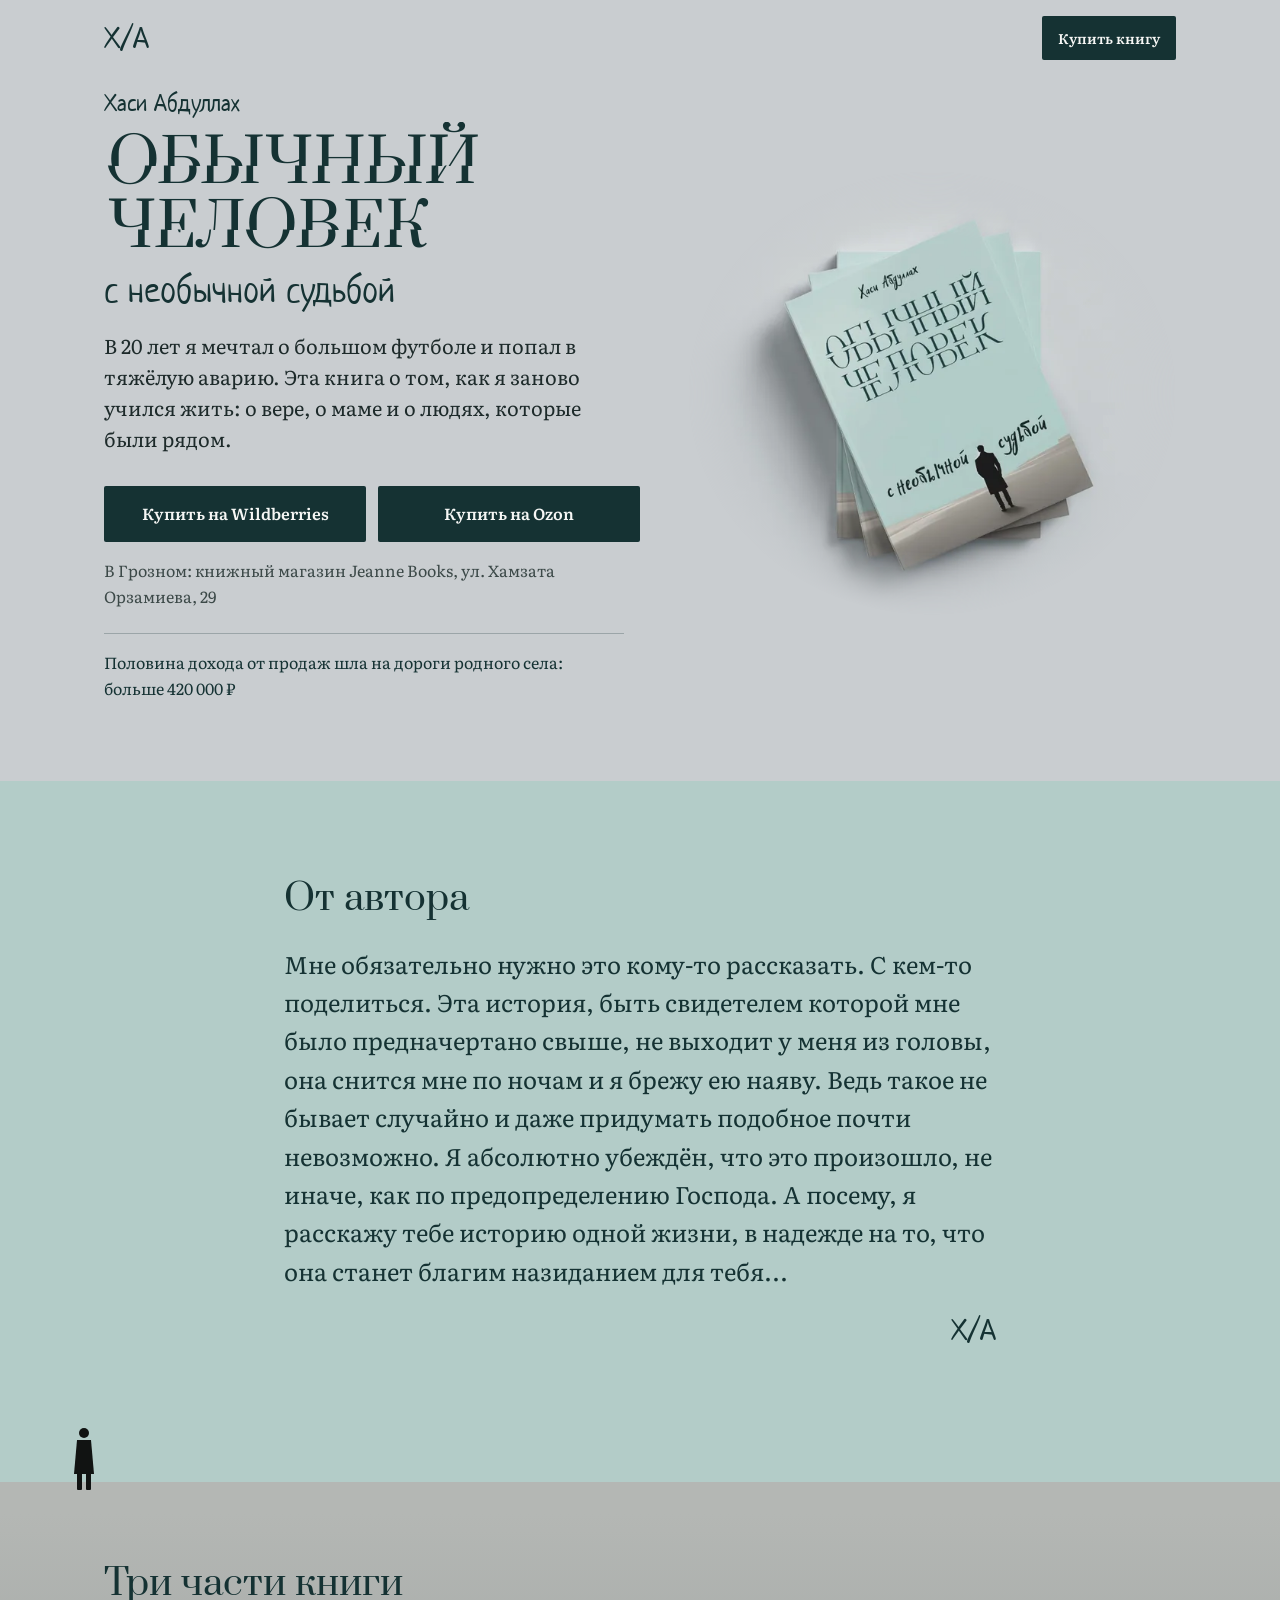
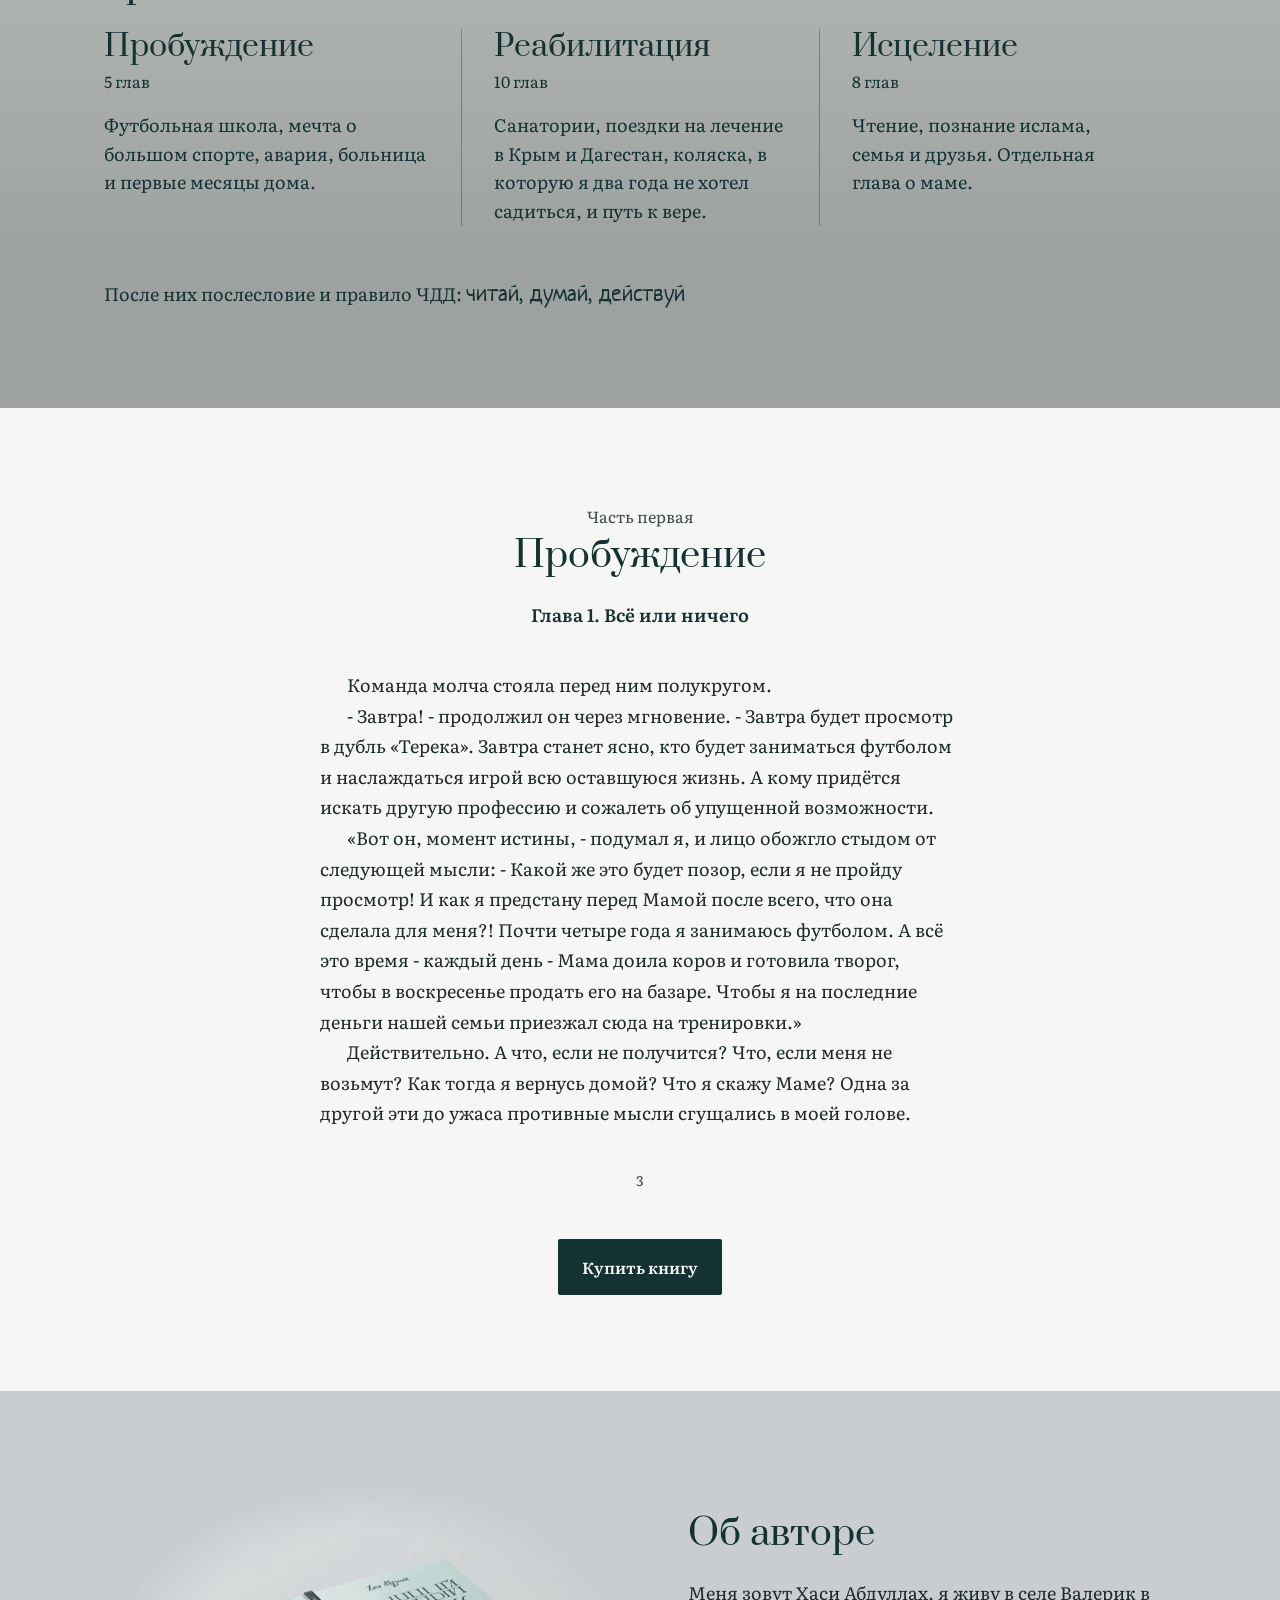
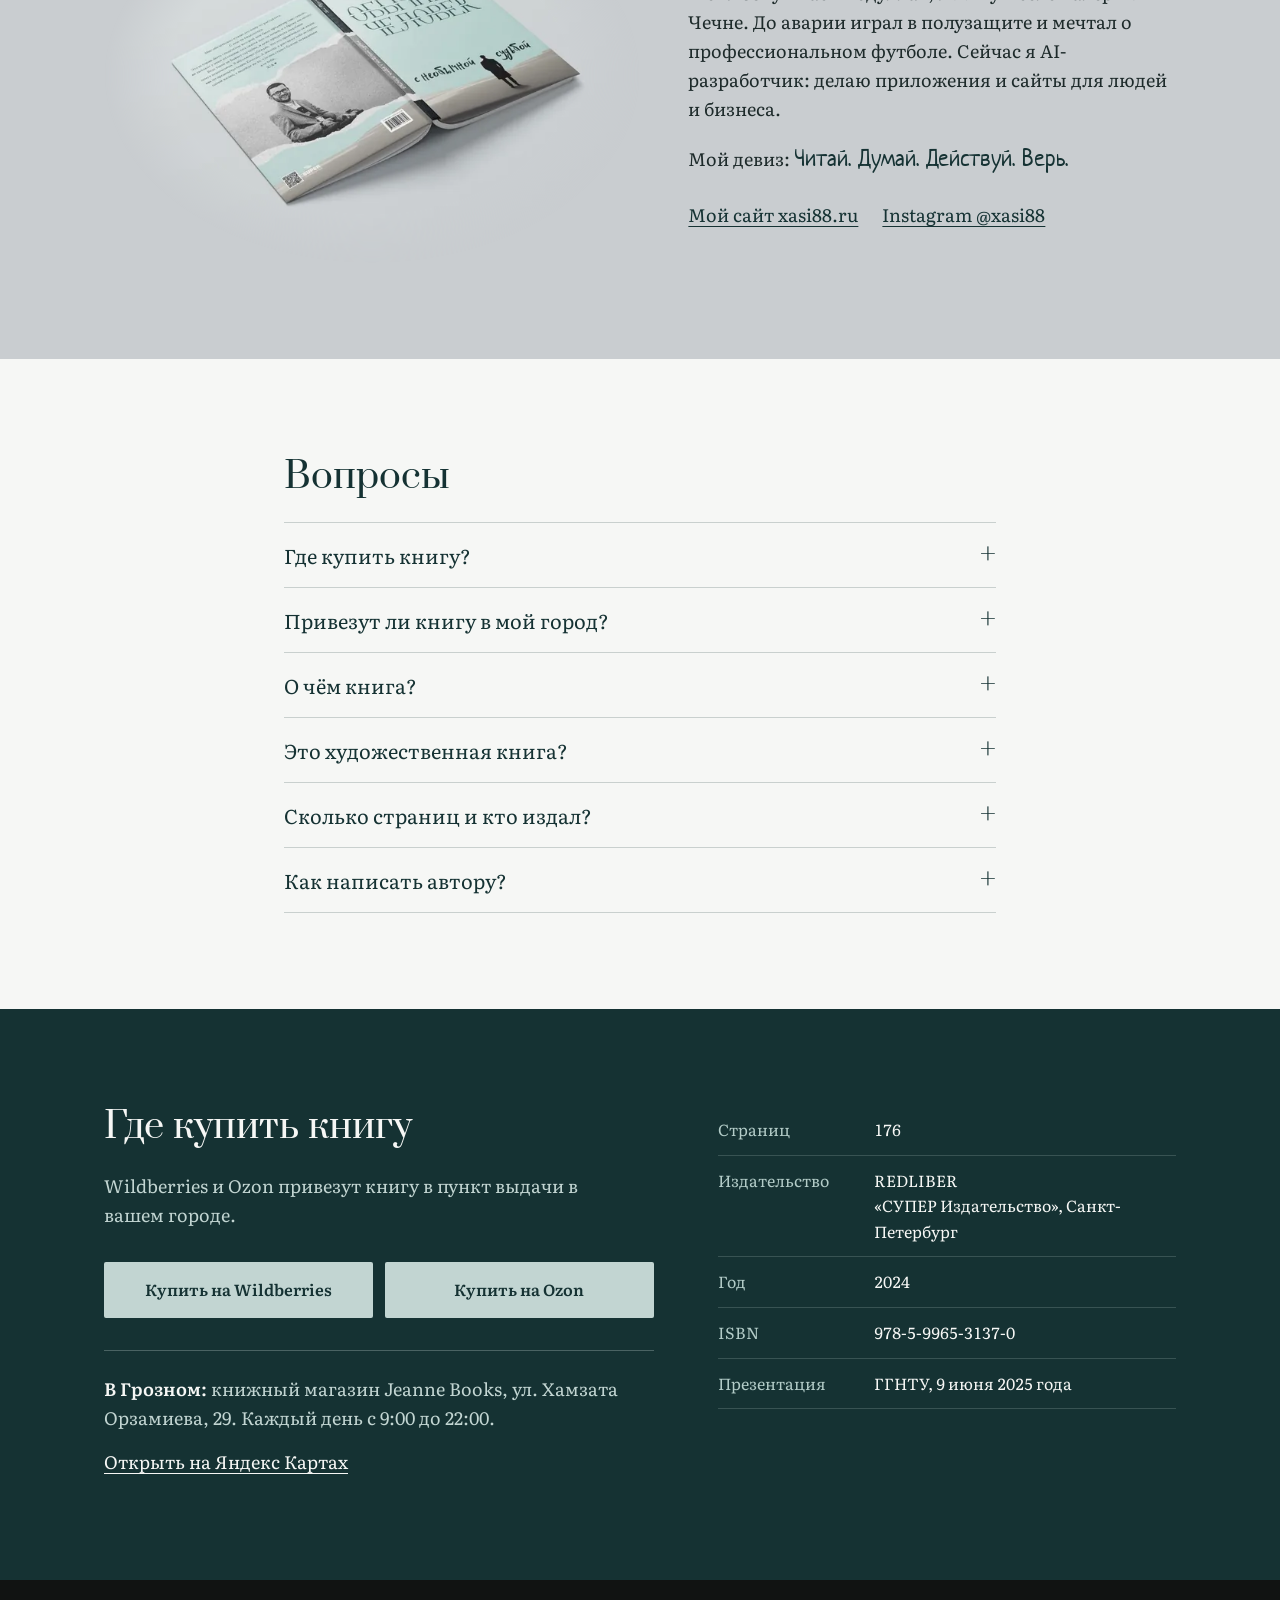
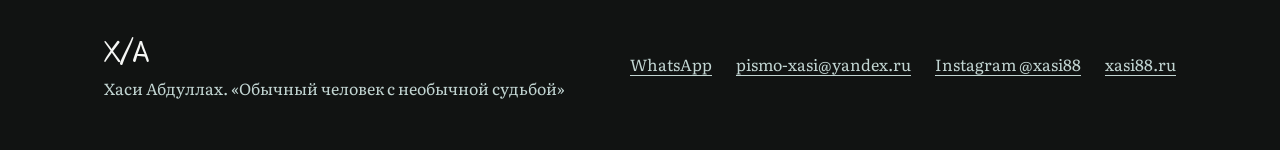
==== commit d5c5a674: "Издательство: REDLIBER и «СУПЕР Издательство» Выложено скриптом выложить-сайт.py" ====
--- a/index.html
+++ b/index.html
@@ -23,10 +23,10 @@
 <link rel="preload" href="fonts/literata.woff2" as="font" type="font/woff2" crossorigin>
 <link rel="preload" href="fonts/neucha.woff2" as="font" type="font/woff2" crossorigin>
 <script>document.documentElement.className = 'js'</script>
-<link rel="stylesheet" href="css/base.css?v=6f28148c">
-<link rel="stylesheet" href="css/site.css?v=6f28148c">
+<link rel="stylesheet" href="css/base.css?v=44d25e1a">
+<link rel="stylesheet" href="css/site.css?v=44d25e1a">
 <script type="application/ld+json">
-{"@context":"https://schema.org","@type":"Book","name":"Обычный человек с необычной судьбой","author":{"@type":"Person","name":"Хаси Абдуллах","url":"https://xasi88.ru/"},"isbn":"9785996531370","numberOfPages":176,"inLanguage":"ru","datePublished":"2024","publisher":{"@type":"Organization","name":"СУПЕР Издательство"},"image":"https://kniga.xasi88.ru/img/og.jpg","url":"https://kniga.xasi88.ru/"}
+{"@context":"https://schema.org","@type":"Book","name":"Обычный человек с необычной судьбой","author":{"@type":"Person","name":"Хаси Абдуллах","url":"https://xasi88.ru/"},"isbn":"9785996531370","numberOfPages":176,"inLanguage":"ru","datePublished":"2024","publisher":[{"@type":"Organization","name":"REDLIBER"},{"@type":"Organization","name":"СУПЕР Издательство"}],"image":"https://kniga.xasi88.ru/img/og.jpg","url":"https://kniga.xasi88.ru/"}
 </script>
 </head>
 <body>
@@ -139,7 +139,7 @@
         <details><summary>Привезут ли книгу в мой город?</summary><p>Wildberries и Ozon привозят заказы в пункты выдачи по всей России. Срок и цену доставки покажет карточка книги в магазине.</p></details>
         <details><summary>О чём книга?</summary><p>Это моя история: футбол, авария, годы реабилитации и путь к вере. В книге три части: «Пробуждение», «Реабилитация» и «Исцеление».</p></details>
         <details><summary>Это художественная книга?</summary><p>Это автобиография: я рассказываю историю своей жизни.</p></details>
-        <details><summary>Сколько страниц и кто издал?</summary><p>176 страниц. «СУПЕР Издательство», Санкт-Петербург, 2024.</p></details>
+        <details><summary>Сколько страниц и кто издал?</summary><p>176 страниц, 2024 год. Издательства REDLIBER и «СУПЕР Издательство», Санкт-Петербург.</p></details>
         <details><summary>Как написать автору?</summary><p>В WhatsApp, на почту или в Instagram. Ссылки внизу страницы.</p></details>
       </div>
     </div>
@@ -161,7 +161,7 @@
       </div>
       <dl class="facts reveal">
         <div><dt>Страниц</dt><dd>176</dd></div>
-        <div><dt>Издательство</dt><dd>«СУПЕР Издательство», Санкт-Петербург</dd></div>
+        <div><dt>Издательство</dt><dd>REDLIBER<br>«СУПЕР Издательство», Санкт-Петербург</dd></div>
         <div><dt>Год</dt><dd>2024</dd></div>
         <div><dt>ISBN</dt><dd>978-5-9965-3137-0</dd></div>
         <div><dt>Презентация</dt><dd>ГГНТУ, 9 июня 2025 года</dd></div>
@@ -186,6 +186,6 @@
 </footer>
 
 <a class="dock btn" href="#buy" aria-hidden="true" tabindex="-1">Купить книгу</a>
-<script src="js/site.js?v=6f28148c" defer></script>
+<script src="js/site.js?v=44d25e1a" defer></script>
 </body>
 </html>
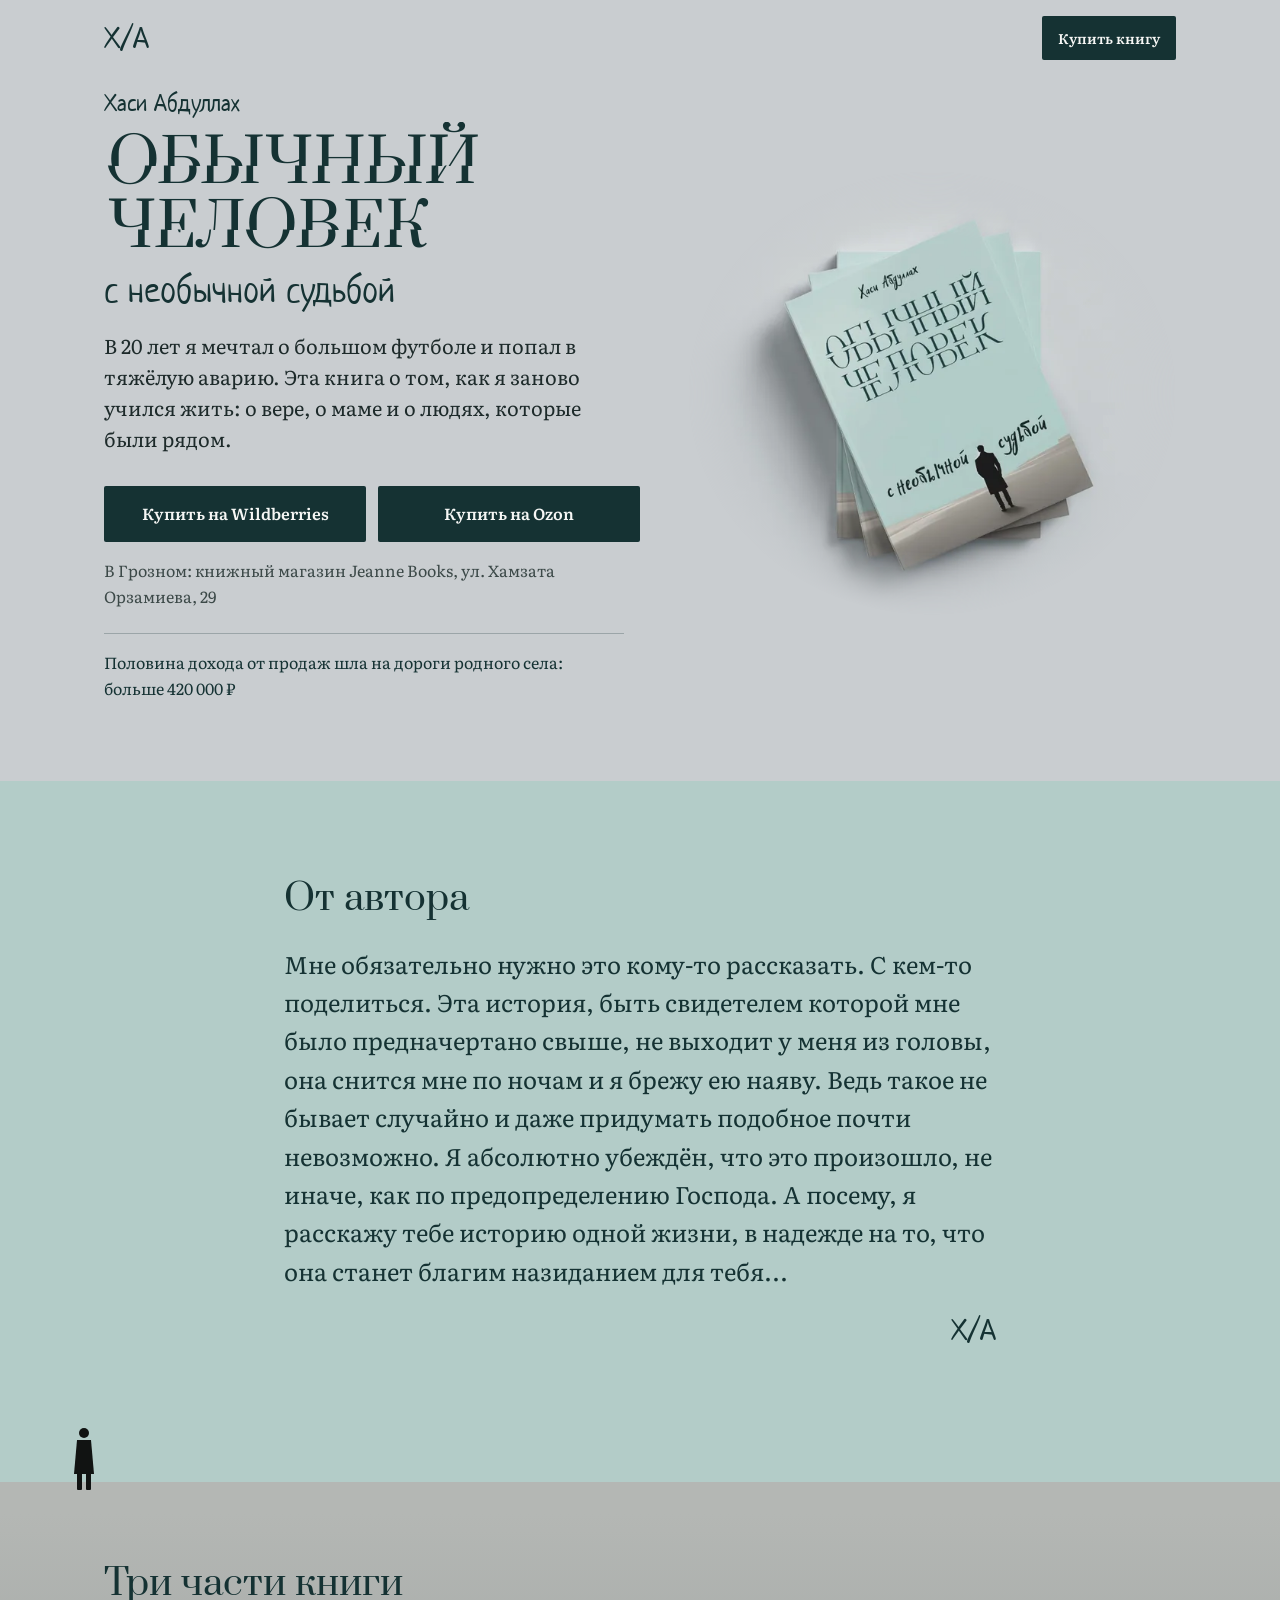
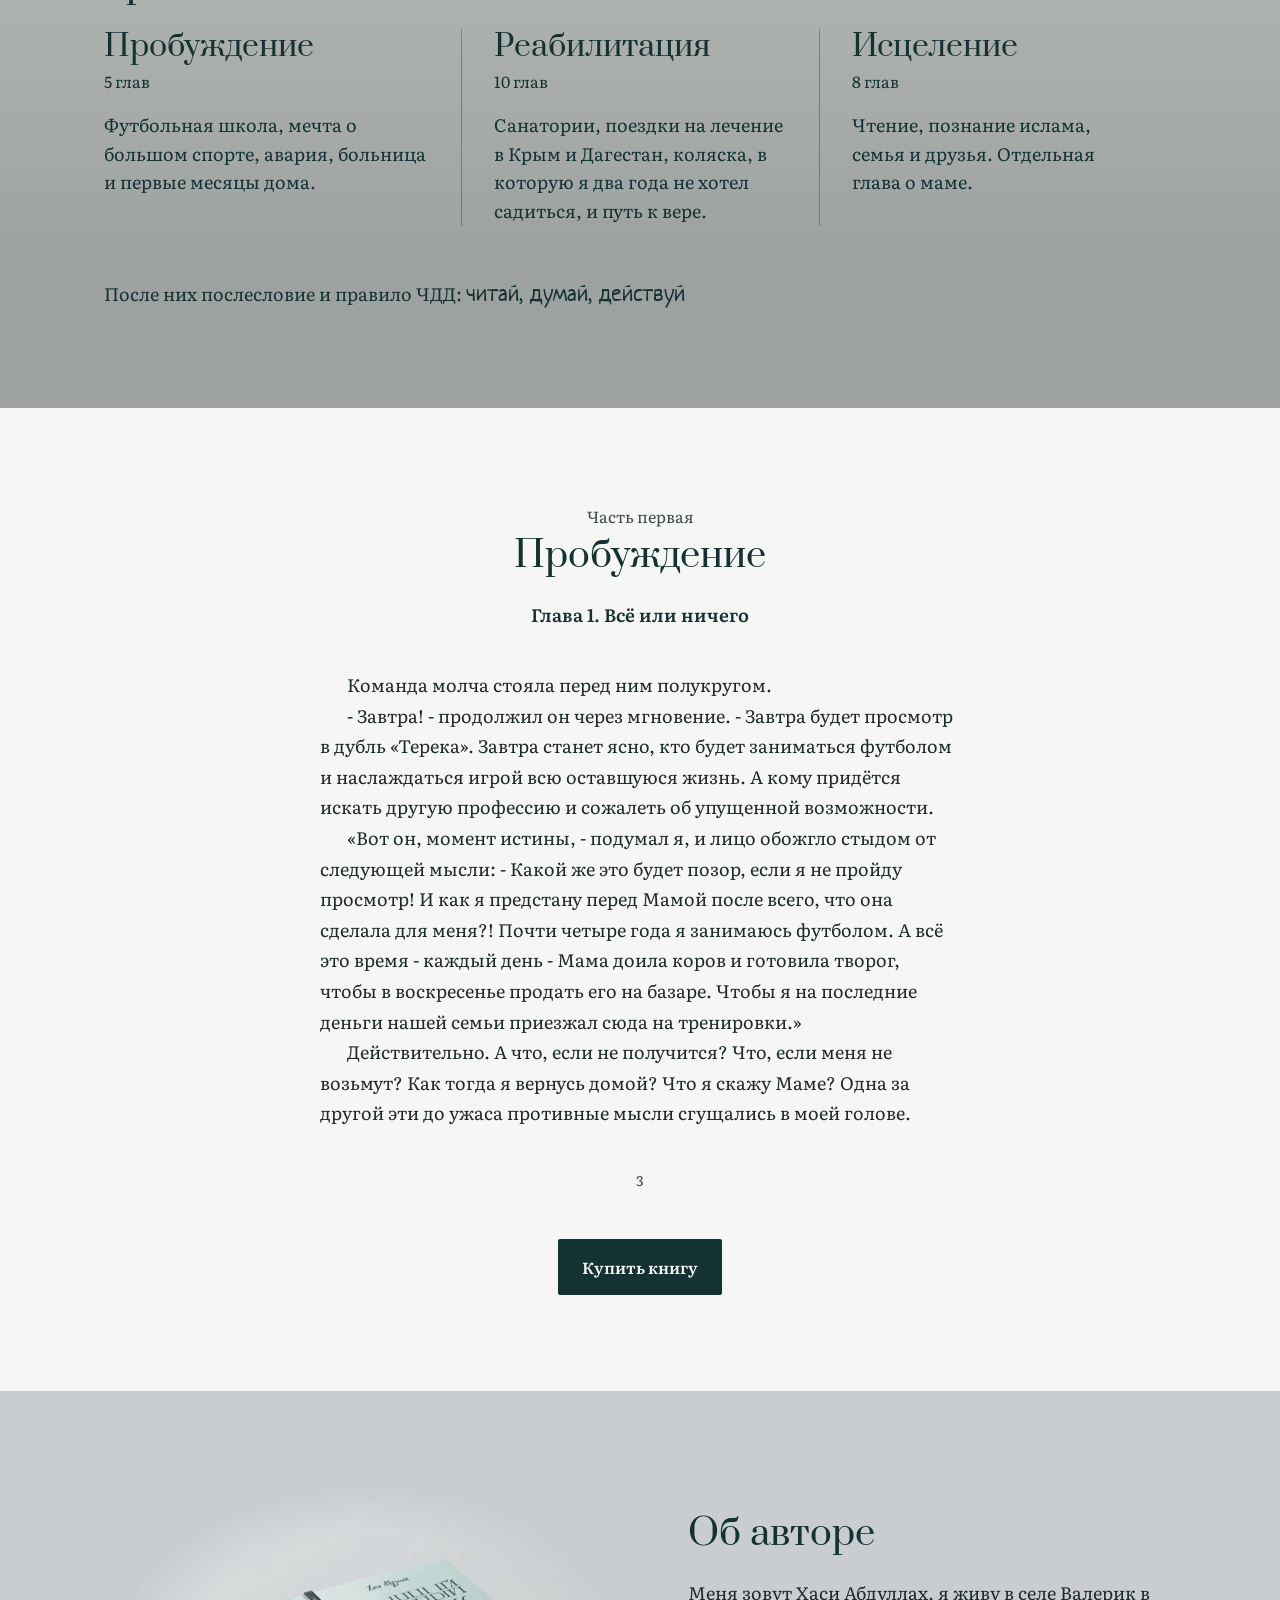
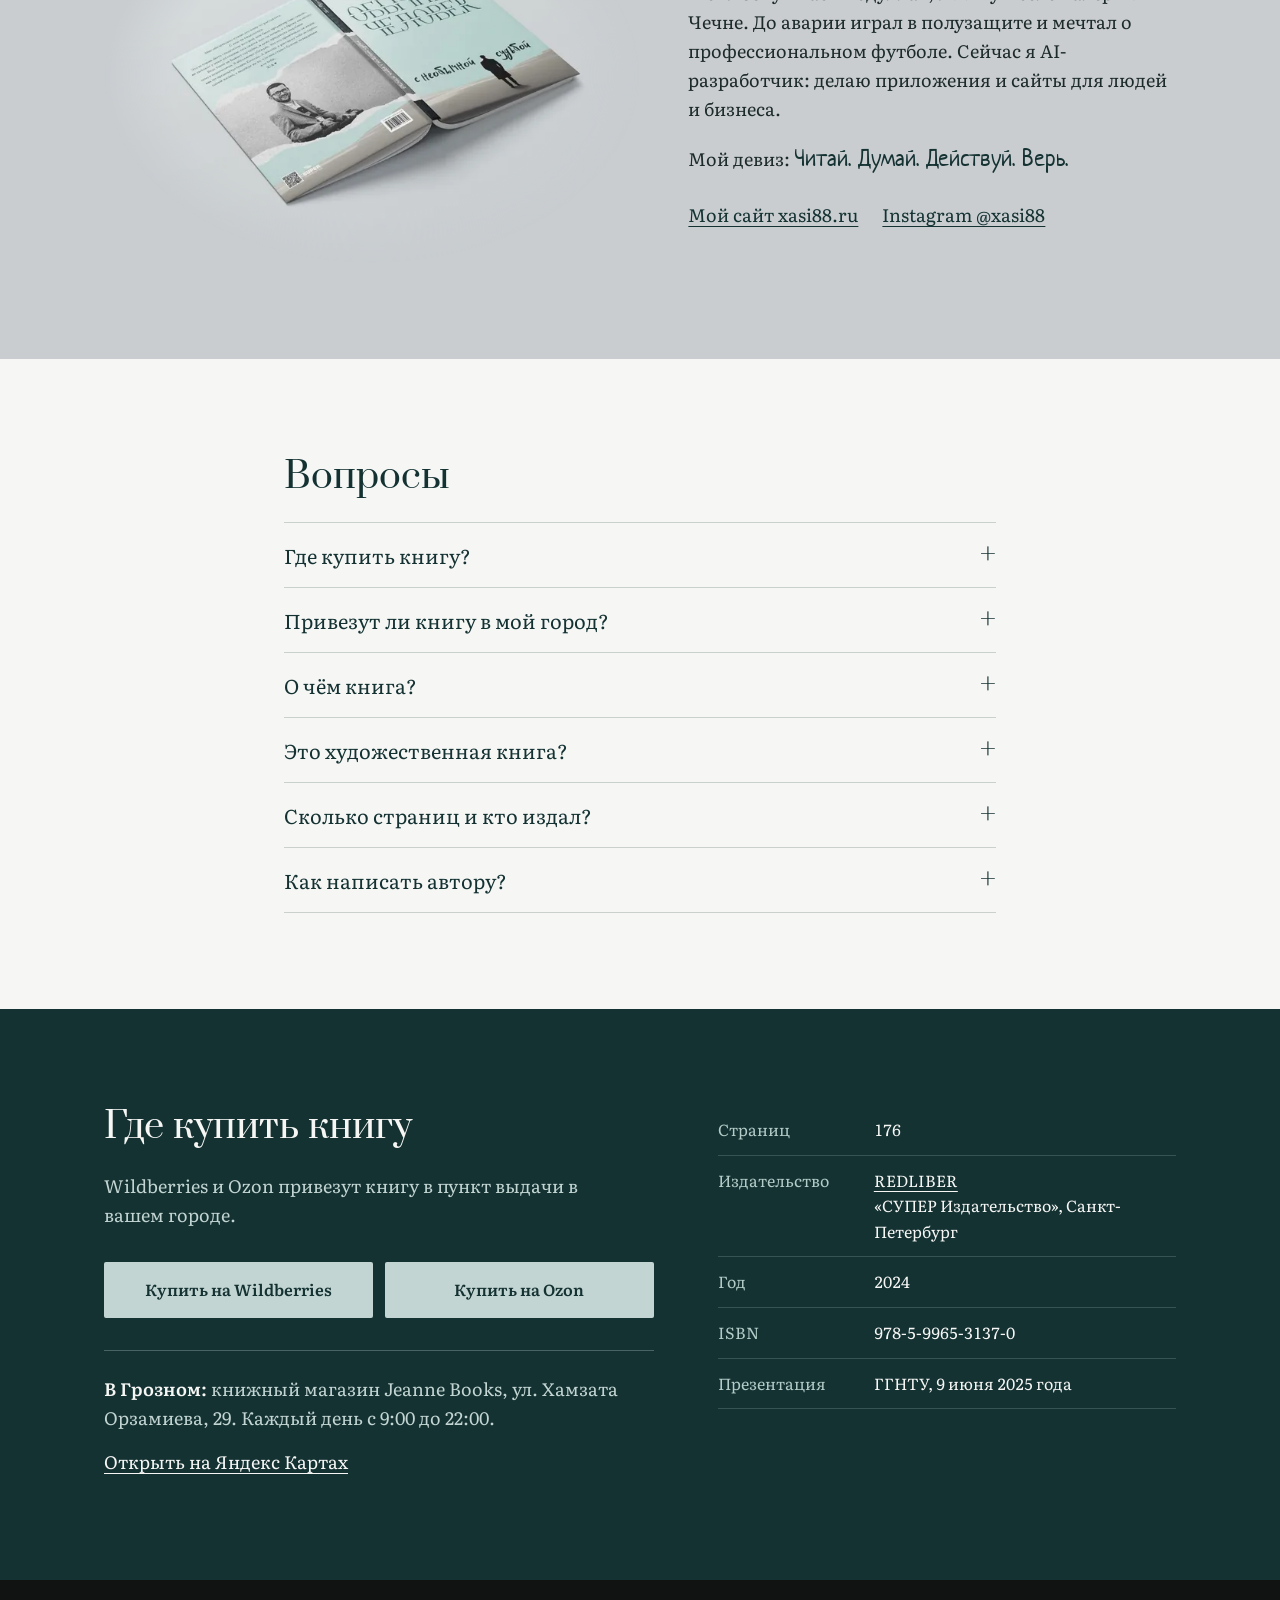
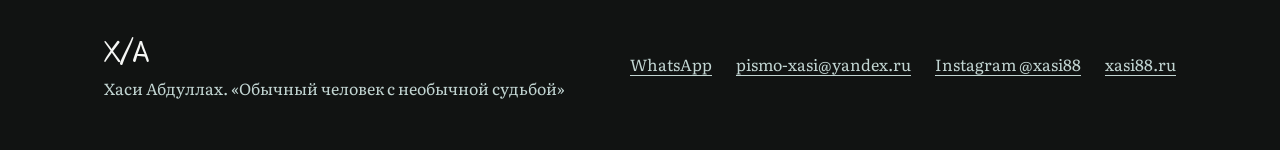
==== commit 4464309d: "Ссылка на сайт издательства REDLIBER Выложено скриптом выложить-сайт.py" ====
--- a/index.html
+++ b/index.html
@@ -23,8 +23,8 @@
 <link rel="preload" href="fonts/literata.woff2" as="font" type="font/woff2" crossorigin>
 <link rel="preload" href="fonts/neucha.woff2" as="font" type="font/woff2" crossorigin>
 <script>document.documentElement.className = 'js'</script>
-<link rel="stylesheet" href="css/base.css?v=44d25e1a">
-<link rel="stylesheet" href="css/site.css?v=44d25e1a">
+<link rel="stylesheet" href="css/base.css?v=a48cb5eb">
+<link rel="stylesheet" href="css/site.css?v=a48cb5eb">
 <script type="application/ld+json">
 {"@context":"https://schema.org","@type":"Book","name":"Обычный человек с необычной судьбой","author":{"@type":"Person","name":"Хаси Абдуллах","url":"https://xasi88.ru/"},"isbn":"9785996531370","numberOfPages":176,"inLanguage":"ru","datePublished":"2024","publisher":[{"@type":"Organization","name":"REDLIBER"},{"@type":"Organization","name":"СУПЕР Издательство"}],"image":"https://kniga.xasi88.ru/img/og.jpg","url":"https://kniga.xasi88.ru/"}
 </script>
@@ -161,7 +161,7 @@
       </div>
       <dl class="facts reveal">
         <div><dt>Страниц</dt><dd>176</dd></div>
-        <div><dt>Издательство</dt><dd>REDLIBER<br>«СУПЕР Издательство», Санкт-Петербург</dd></div>
+        <div><dt>Издательство</dt><dd><a href="https://xn--90afccnr6ag.xn--p1ai/" target="_blank" rel="noopener">REDLIBER</a><br>«СУПЕР Издательство», Санкт-Петербург</dd></div>
         <div><dt>Год</dt><dd>2024</dd></div>
         <div><dt>ISBN</dt><dd>978-5-9965-3137-0</dd></div>
         <div><dt>Презентация</dt><dd>ГГНТУ, 9 июня 2025 года</dd></div>
@@ -186,6 +186,6 @@
 </footer>
 
 <a class="dock btn" href="#buy" aria-hidden="true" tabindex="-1">Купить книгу</a>
-<script src="js/site.js?v=44d25e1a" defer></script>
+<script src="js/site.js?v=a48cb5eb" defer></script>
 </body>
 </html>
--- a/css/site.css
+++ b/css/site.css
@@ -135,6 +135,8 @@
 .facts div { display: grid; grid-template-columns: 140px 1fr; gap: 16px; padding: 12px 0; border-bottom: 1px solid rgba(194, 213, 210, 0.2); }
 .facts dt { font-size: 16px; color: var(--mint); }
 .facts dd { margin: 0; font-size: 16px; color: var(--paper); font-variant-numeric: tabular-nums; }
+/* Ссылка на издательство: палец попадает в 44 точки, строка таблицы не растёт */
+.facts dd a { display: inline-flex; align-items: center; min-height: 44px; margin: -10px 0; text-underline-offset: 4px; }
 
 /* Подвал */
 .foot { background: var(--night); color: var(--mint-2); padding: 48px 0 calc(48px + env(safe-area-inset-bottom)); font-size: 16px; }
